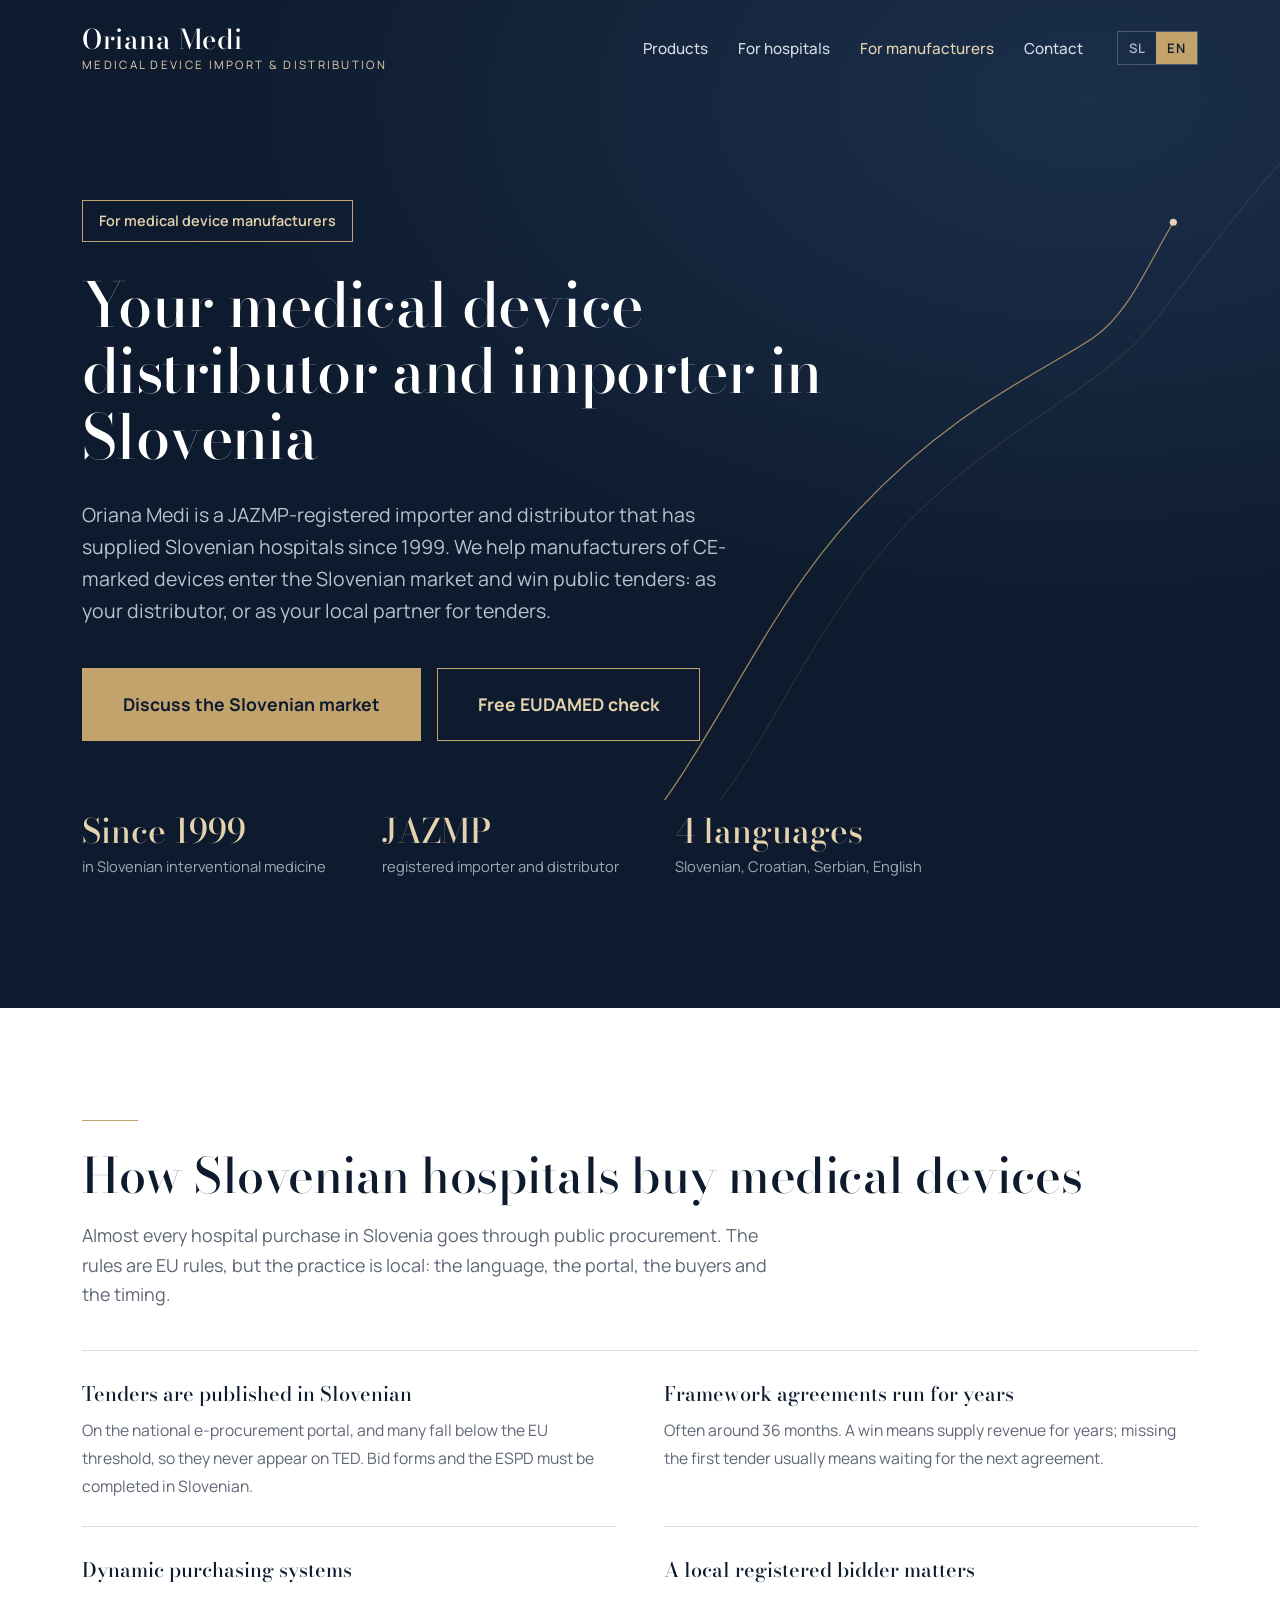
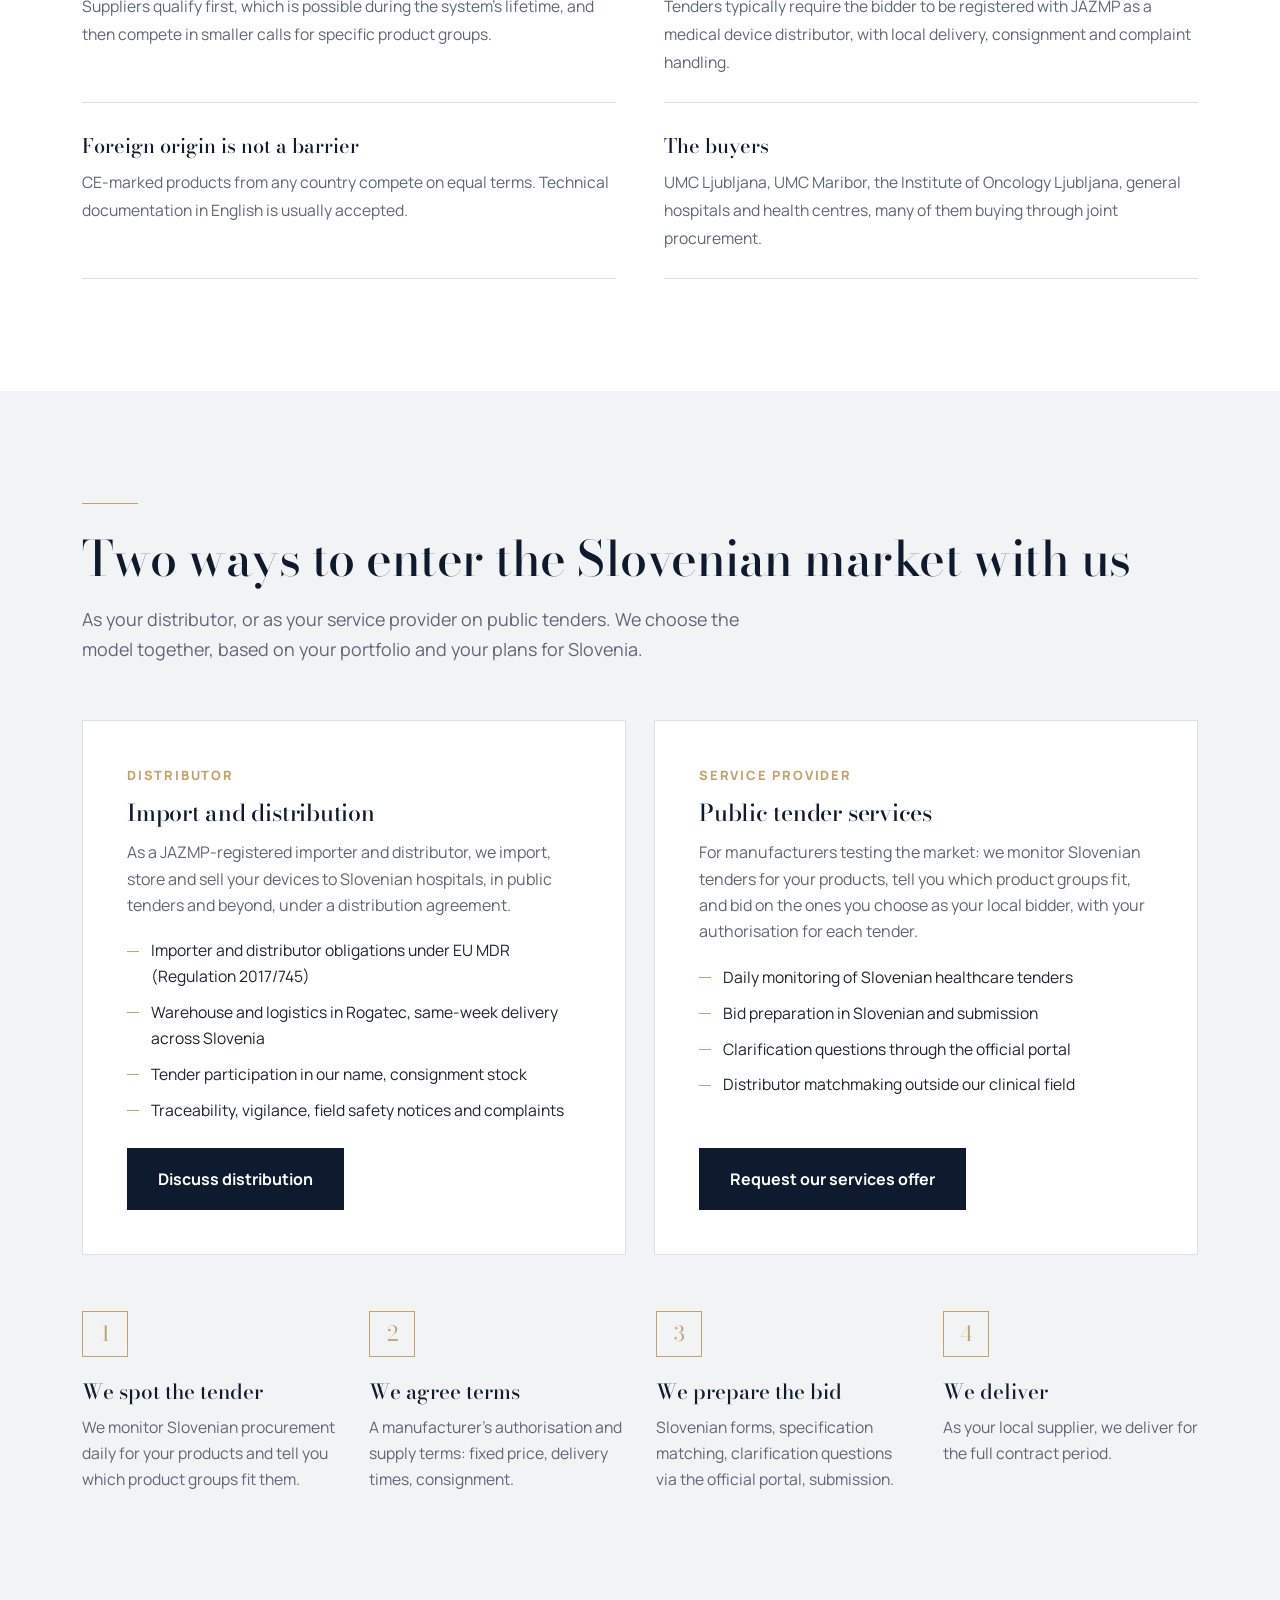
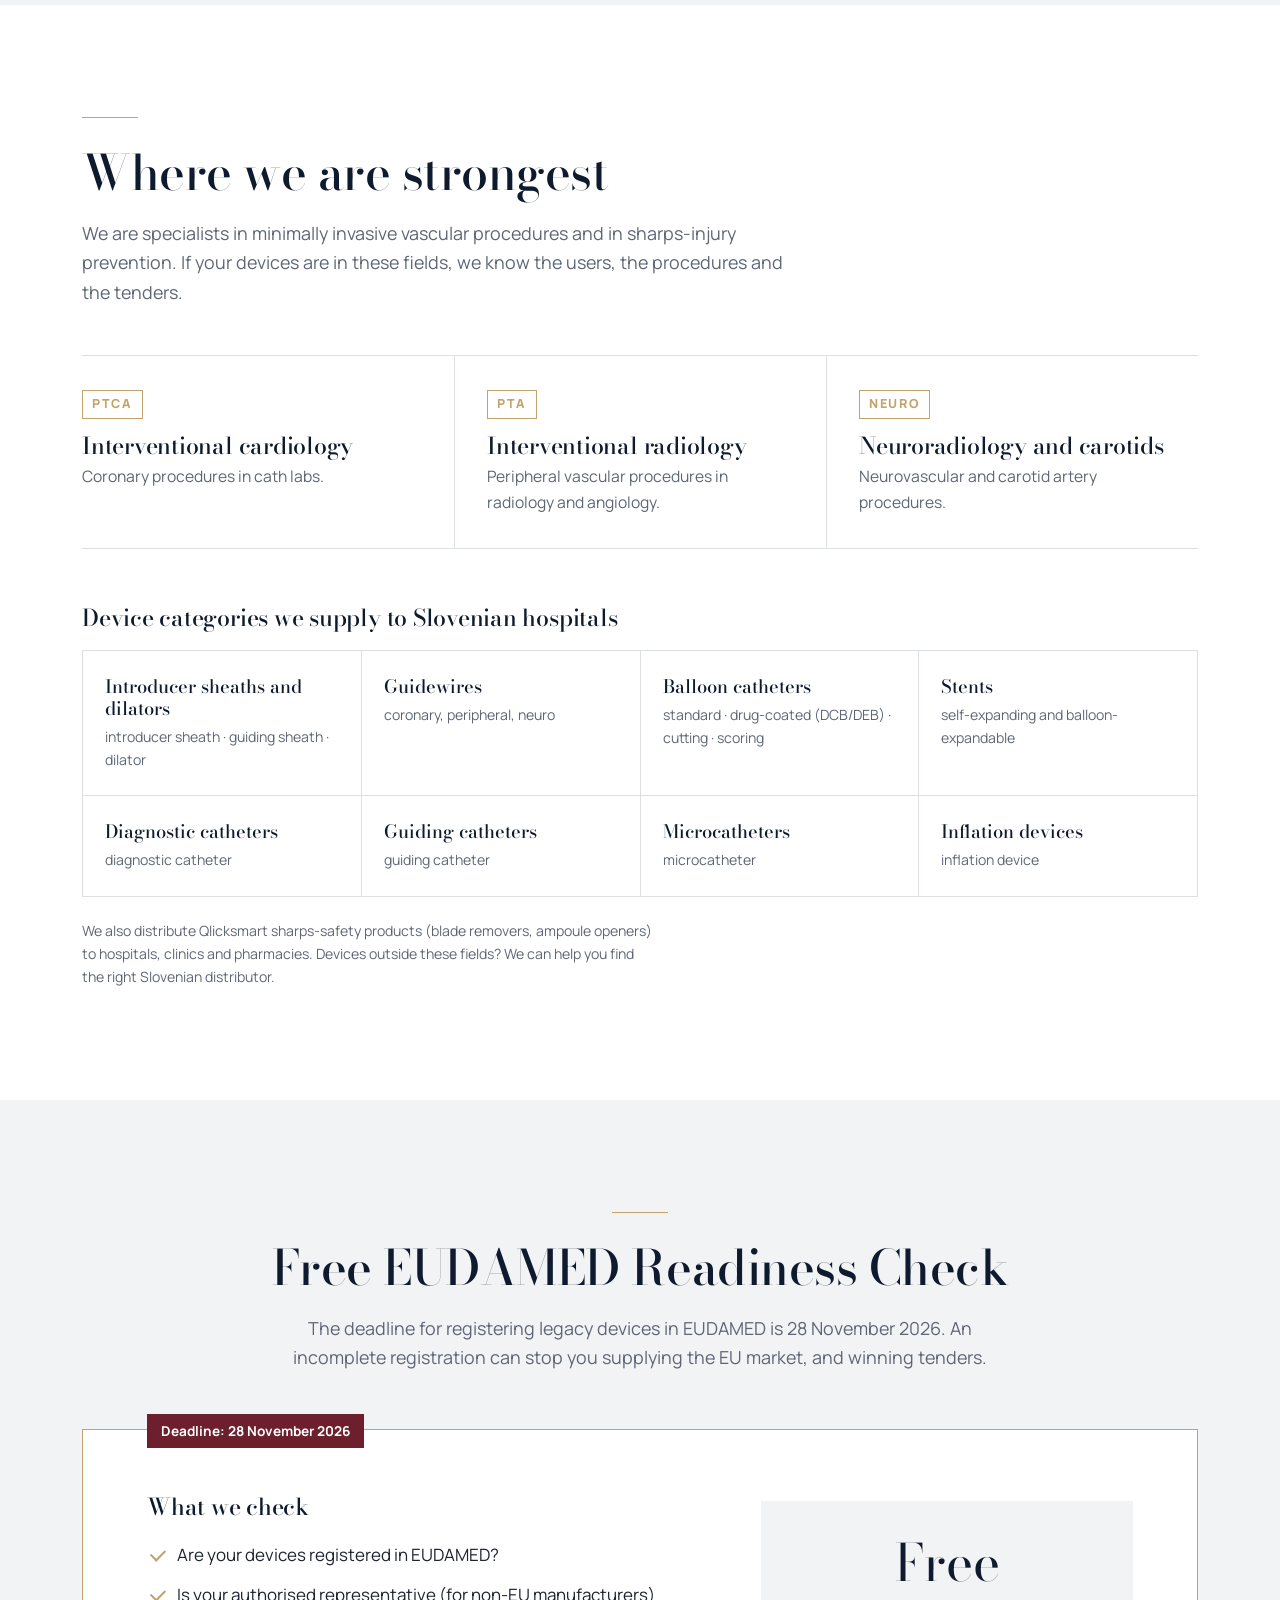
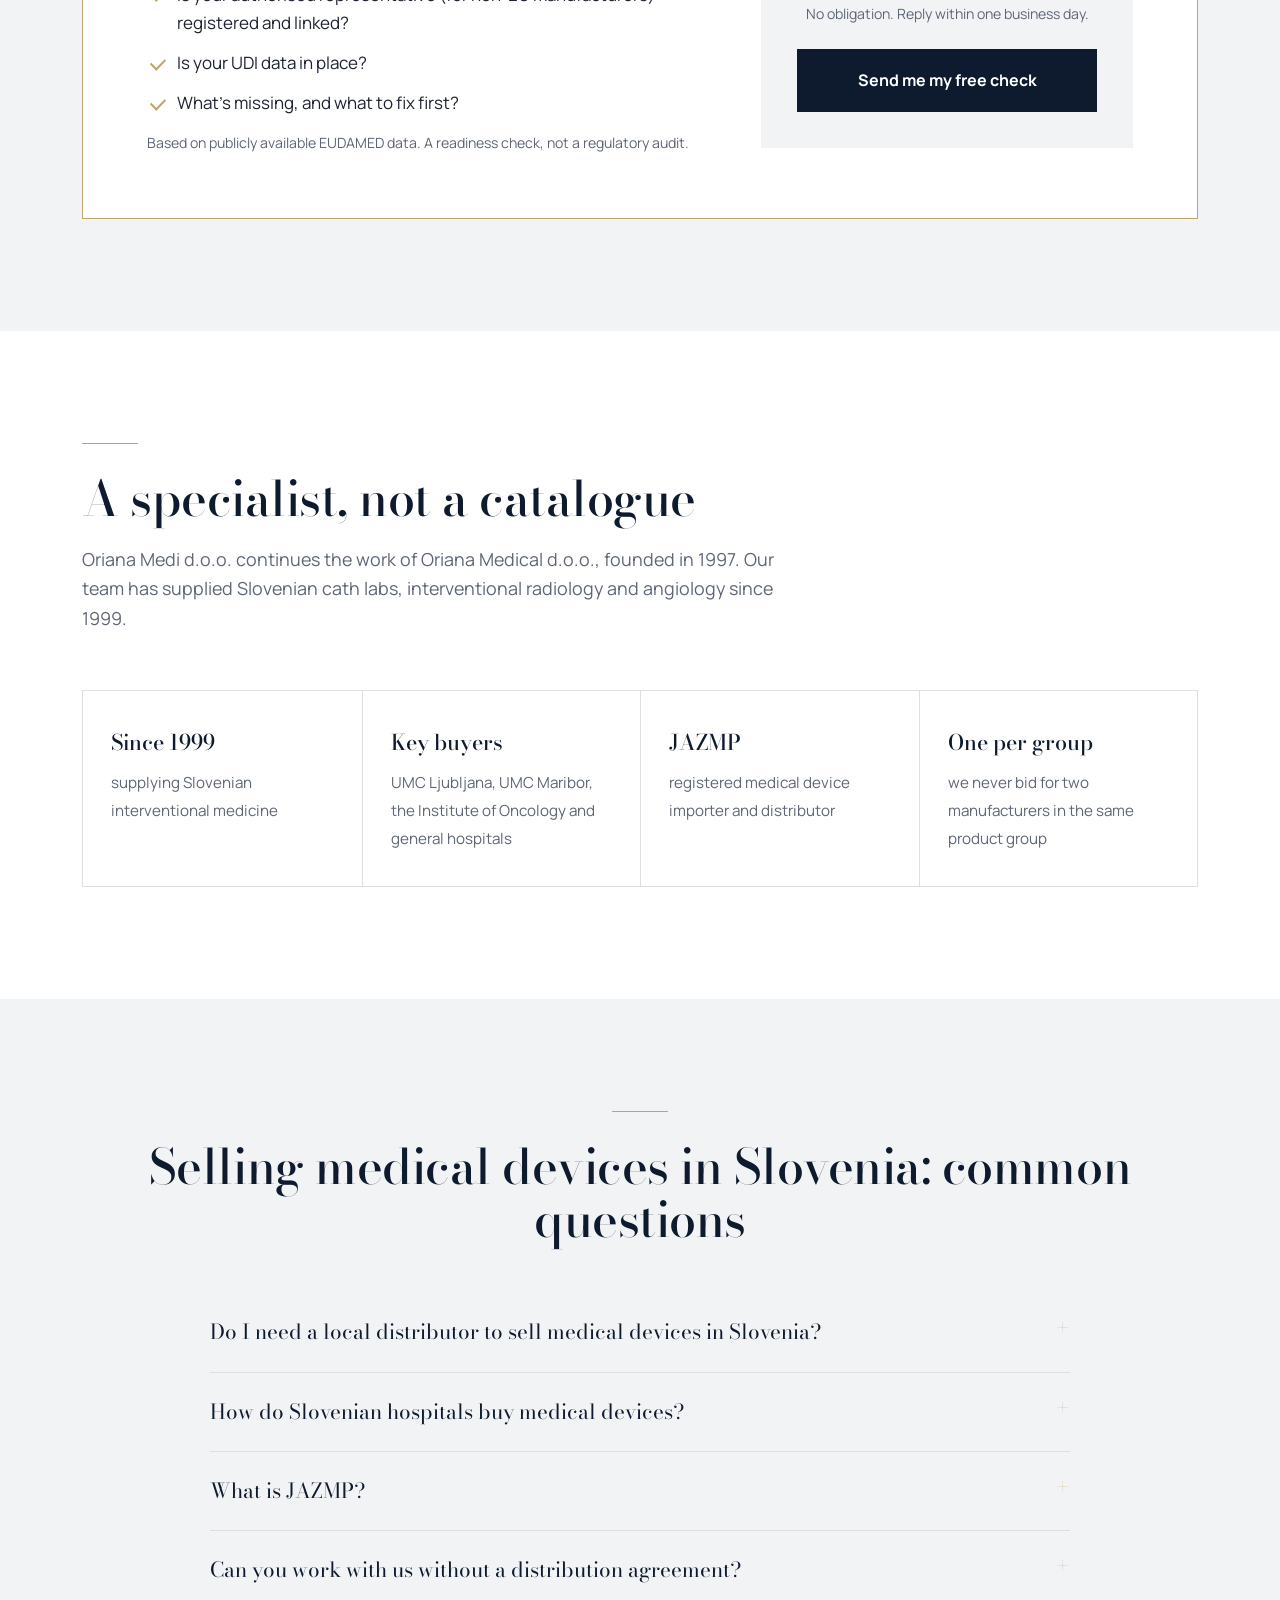
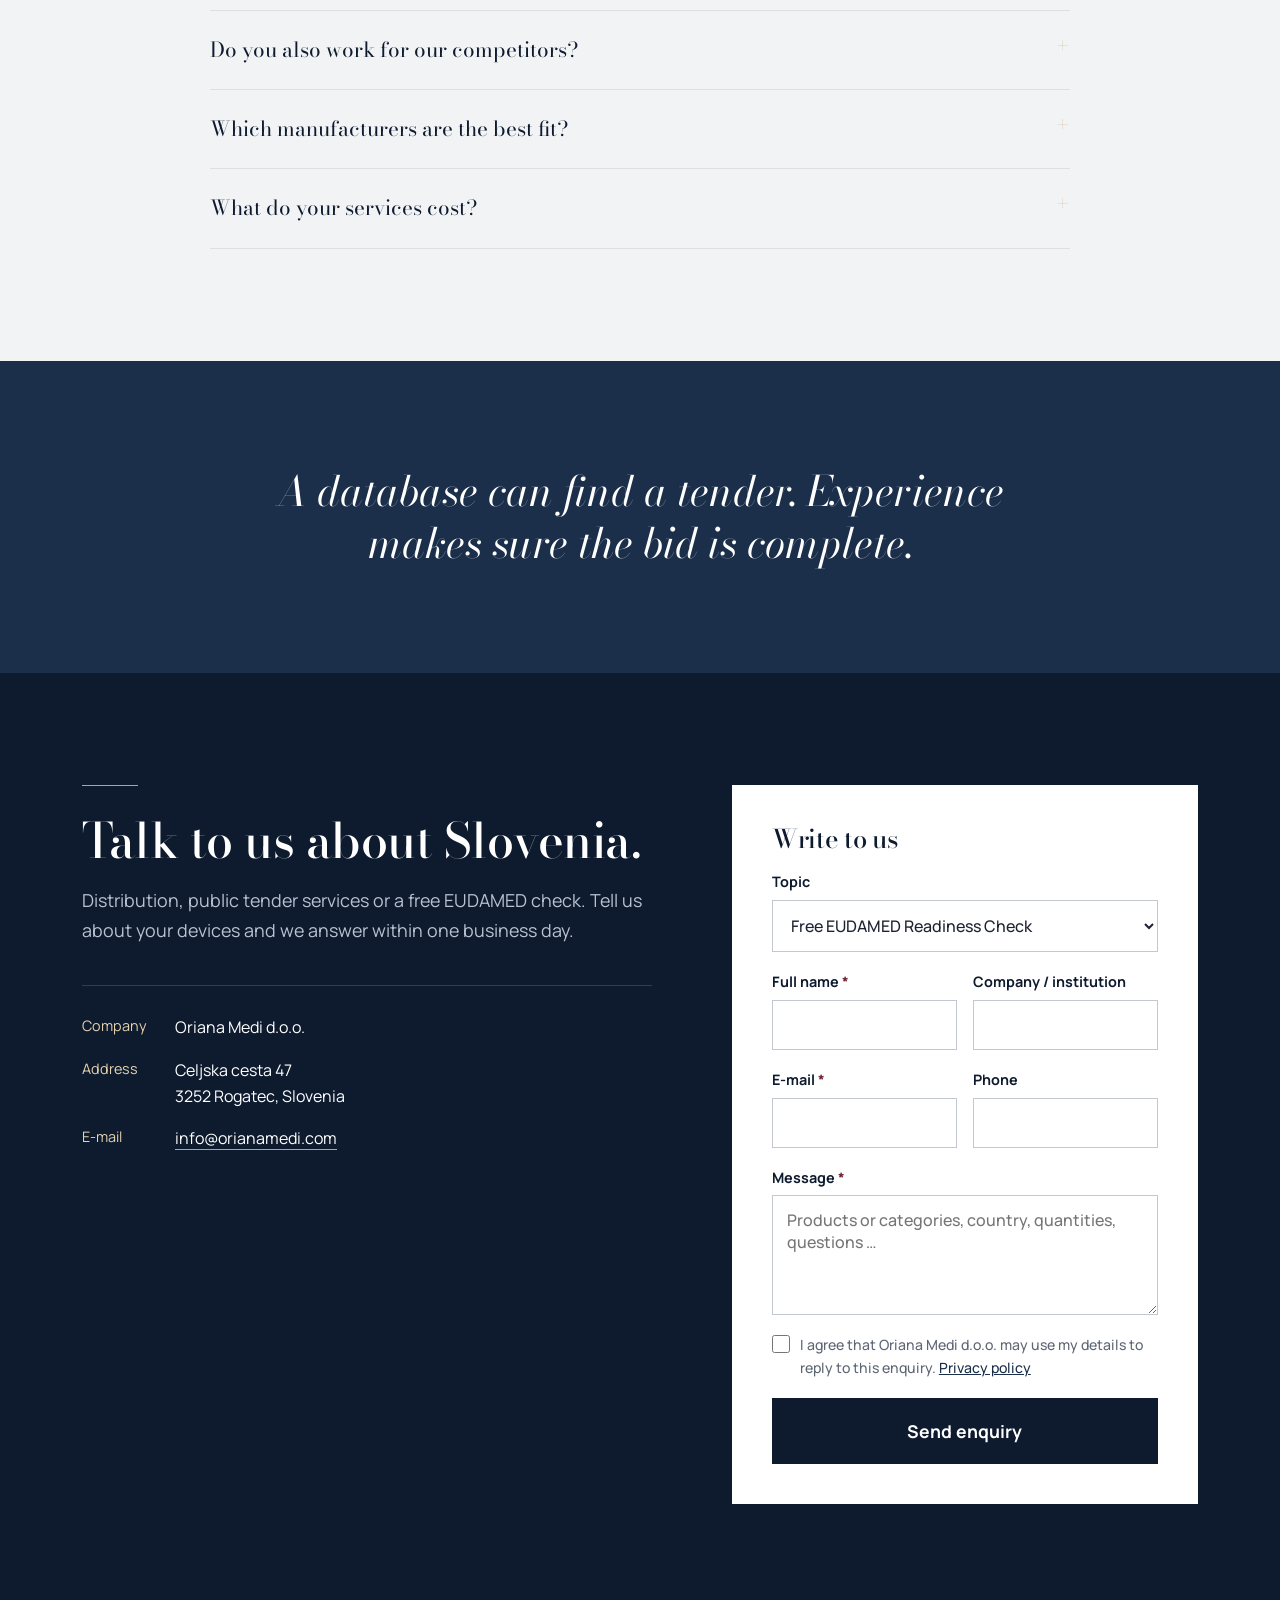
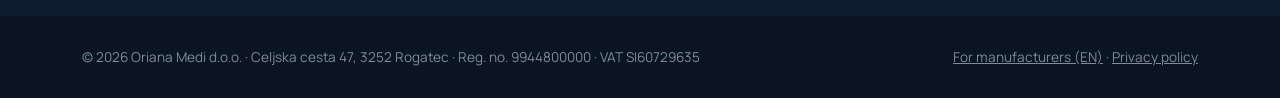
==== medical-device-distributor-slovenia.html @ f5cbee66 "Add files via upload" ====
<!DOCTYPE html>
<html lang="en">
<head>
<meta charset="UTF-8">
<meta name="viewport" content="width=device-width, initial-scale=1">
<link rel="stylesheet" href="style.css">
<link rel="icon" href="/favicon.ico" sizes="any">
<link rel="icon" type="image/png" sizes="192x192" href="/icon-192.png">
<link rel="apple-touch-icon" href="/apple-touch-icon.png">
<meta name="theme-color" content="#0E1B2E">
<title>Medical Device Distributor &amp; Importer in Slovenia | Oriana Medi</title>
<meta name="description" content="JAZMP-registered medical device importer and distributor in Slovenia since 1999. Distribution, public tender bids for Slovenian hospitals and a free EUDAMED check for manufacturers.">
<link rel="canonical" href="https://orianamedi.com/medical-device-distributor-slovenia.html">
<link rel="alternate" hreflang="en" href="https://orianamedi.com/medical-device-distributor-slovenia.html">
<link rel="alternate" hreflang="sl" href="https://orianamedi.com/">
<link rel="alternate" hreflang="x-default" href="https://orianamedi.com/">
<meta property="og:type" content="website">
<meta property="og:site_name" content="Oriana Medi">
<meta property="og:url" content="https://orianamedi.com/medical-device-distributor-slovenia.html">
<meta property="og:title" content="Medical device distributor and importer in Slovenia – Oriana Medi">
<meta property="og:description" content="Your local partner for Slovenian hospitals and public tenders: JAZMP-registered importer and distributor since 1999.">
<meta property="og:image" content="https://orianamedi.com/og-image.png">
<meta property="og:image:width" content="1200">
<meta property="og:image:height" content="630">
<meta property="og:image:alt" content="Oriana Medi – medical device importer and distributor in Slovenia">
<meta property="og:locale" content="en_GB">
<meta property="og:locale:alternate" content="sl_SI">
<meta name="twitter:card" content="summary_large_image">
<script type="application/ld+json">
{
 "@context": "https://schema.org",
 "@type": "Organization",
 "@id": "https://orianamedi.com/#org",
 "name": "Oriana Medi d.o.o.",
 "alternateName": "Oriana Medi",
 "url": "https://orianamedi.com/",
 "logo": "https://orianamedi.com/logo.png",
 "image": "https://orianamedi.com/og-image.png",
 "description": "JAZMP-registered importer and distributor of medical devices in Slovenia: devices for vascular interventions, Qlicksmart sharps-safety products, and distribution and public tender services for medical device manufacturers.",
 "email": "info@orianamedi.com",
 "vatID": "SI60729635",
 "identifier": {
  "@type": "PropertyValue",
  "propertyID": "Matična številka (Slovenian company registration number)",
  "value": "9944800000"
 },
 "address": {
  "@type": "PostalAddress",
  "streetAddress": "Celjska cesta 47",
  "postalCode": "3252",
  "addressLocality": "Rogatec",
  "addressCountry": "SI"
 },
 "areaServed": {
  "@type": "Country",
  "name": "Slovenia"
 },
 "knowsLanguage": [
  "sl",
  "hr",
  "sr",
  "en"
 ],
 "knowsAbout": [
  "Medical device distribution in Slovenia",
  "Medical device import",
  "EU MDR importer and distributor obligations",
  "JAZMP registration",
  "Slovenian public procurement for hospitals",
  "Framework agreements and dynamic purchasing systems",
  "EUDAMED",
  "Interventional cardiology (PTCA)",
  "Interventional radiology (PTA)",
  "Interventional neuroradiology",
  "Introducer sheaths",
  "Guidewires",
  "Balloon catheters",
  "Drug-coated balloons",
  "Stents",
  "Diagnostic catheters",
  "Guiding catheters",
  "Microcatheters",
  "Inflation devices",
  "Sharps injury prevention",
  "Qlicksmart"
 ],
 "contactPoint": {
  "@type": "ContactPoint",
  "contactType": "sales",
  "email": "info@orianamedi.com",
  "availableLanguage": [
   "Slovenian",
   "Croatian",
   "Serbian",
   "English"
  ],
  "areaServed": "SI"
 }
}
</script>
<script type="application/ld+json">
{
  "@context": "https://schema.org",
  "@graph": [
    {
      "@type": "WebPage",
      "@id": "https://orianamedi.com/medical-device-distributor-slovenia.html#page",
      "url": "https://orianamedi.com/medical-device-distributor-slovenia.html",
      "name": "Medical device distributor and importer in Slovenia",
      "inLanguage": "en",
      "about": {"@id": "https://orianamedi.com/#org"},
      "audience": {"@type": "BusinessAudience", "name": "Medical device manufacturers"},
      "breadcrumb": {
        "@type": "BreadcrumbList",
        "itemListElement": [
          {"@type": "ListItem", "position": 1, "name": "Oriana Medi", "item": "https://orianamedi.com/"},
          {"@type": "ListItem", "position": 2, "name": "For manufacturers", "item": "https://orianamedi.com/medical-device-distributor-slovenia.html"}
        ]
      }
    },
    {
      "@type": "Service",
      "name": "Medical device import and distribution in Slovenia",
      "serviceType": "Medical device distribution",
      "provider": {"@id": "https://orianamedi.com/#org"},
      "areaServed": {"@type": "Country", "name": "Slovenia"},
      "audience": {"@type": "BusinessAudience", "name": "Medical device manufacturers"},
      "description": "Import, storage, sale and after-sales of CE-marked medical devices to Slovenian hospitals by a JAZMP-registered importer and distributor, including participation in public tenders."
    },
    {
      "@type": "Service",
      "name": "Public tender services for medical device manufacturers in Slovenia",
      "serviceType": "Public procurement bid preparation",
      "provider": {"@id": "https://orianamedi.com/#org"},
      "areaServed": {"@type": "Country", "name": "Slovenia"},
      "description": "Daily monitoring of Slovenian hospital tenders, bid preparation in Slovenian and submission as the manufacturer's local bidder, under an authorisation for each tender."
    },
    {
      "@type": "Service",
      "name": "EUDAMED Readiness Check",
      "provider": {"@id": "https://orianamedi.com/#org"},
      "description": "A free check of a manufacturer's EUDAMED registration, authorised representative link and UDI data, based on public EUDAMED data.",
      "offers": {"@type": "Offer", "price": "0", "priceCurrency": "EUR"}
    },
    {
      "@type": "FAQPage",
      "mainEntity": [
        {"@type": "Question", "name": "Do I need a local distributor to sell medical devices in Slovenia?",
         "acceptedAnswer": {"@type": "Answer", "text": "For EU-based manufacturers there is no legal requirement to appoint one. In practice, Slovenian hospital tenders typically require a bidder registered with JAZMP as a medical device distributor, bid forms in Slovenian submitted through the national e-procurement portal, and local delivery, consignment stock and complaint handling. A local importer and distributor covers all of this."}},
        {"@type": "Question", "name": "How do Slovenian hospitals buy medical devices?",
         "acceptedAnswer": {"@type": "Answer", "text": "Mostly through public tenders published in Slovenian on the national e-procurement portal. Many hospitals buy through framework agreements, often running around 36 months, and through dynamic purchasing systems, where suppliers qualify first and then compete in smaller calls during the system's lifetime. Many tenders fall below the EU threshold and never appear on TED."}},
        {"@type": "Question", "name": "What is JAZMP?",
         "acceptedAnswer": {"@type": "Answer", "text": "JAZMP is the Agency for Medicinal Products and Medical Devices of the Republic of Slovenia, the national competent authority for medical devices. Oriana Medi d.o.o. is registered with JAZMP as both importer and distributor of medical devices."}},
        {"@type": "Question", "name": "Can you work with us without a distribution agreement?",
         "acceptedAnswer": {"@type": "Answer", "text": "Yes. Besides distribution, we offer public tender services: we monitor Slovenian tenders for your products and bid on the ones you choose as your local bidder, with a manufacturer's authorisation for each tender."}},
        {"@type": "Question", "name": "Do you also work for our competitors?",
         "acceptedAnswer": {"@type": "Answer", "text": "We never bid for two manufacturers in the same product group of a tender. If a product group fits more than one client, it goes to whoever confirms the bid order first."}},
        {"@type": "Question", "name": "Which manufacturers are the best fit?",
         "acceptedAnswer": {"@type": "Answer", "text": "Manufacturers of CE-marked devices for vascular interventions (interventional cardiology, interventional radiology, neuroradiology and carotid procedures) and of sharps-safety products. For other device categories we can help you find the right Slovenian distributor."}}
      ]
    }
  ]
}
</script>
</head>
<body>
<a class="skip" href="#main"><span class="l-sl">Na vsebino</span><span class="l-en">Skip to content</span></a>
<header class="nav">
  <div class="wrap">
    <a class="brand" href="index.html"><strong>Oriana Medi</strong><small class="l-sl">UVOZ IN DISTRIBUCIJA MEDICINSKIH PRIPOMOČKOV</small><small class="l-en">MEDICAL DEVICE IMPORT &amp; DISTRIBUTION</small></a>
    <div class="navright">
      <nav aria-label="Main">
        <ul class="l-sl">
          <li><a href="index.html#izdelki">Izdelki</a></li>
          <li><a href="index.html#bolnisnice">Za bolnišnice</a></li>
          <li><a href="index.html#proizvajalci">Za proizvajalce</a></li>
          <li><a href="index.html#kontakt">Kontakt</a></li>
        </ul>
        <ul class="l-en">
          <li><a href="index.html#izdelki">Products</a></li>
          <li><a href="index.html#bolnisnice">For hospitals</a></li>
          <li><a href="#main" aria-current="page">For manufacturers</a></li>
          <li><a href="index.html#kontakt">Contact</a></li>
        </ul>
      </nav>
      <div class="lang" role="group" aria-label="Language"><a href="index.html" hreflang="sl" lang="sl">SL</a><a href="medical-device-distributor-slovenia.html" aria-current="page">EN</a></div>
      <button type="button" class="menu-btn" aria-expanded="false"><span class="l-sl">Meni</span><span class="l-en">Menu</span></button>
    </div>
  </div>
</header>

<main id="main">

<!-- HERO -->
<section class="hero">
  <svg class="wire" viewBox="0 0 1440 900" preserveAspectRatio="xMidYMid slice" aria-hidden="true">
    <path class="soft" d="M760 960 C 860 860, 900 720, 1010 600 S 1240 440, 1300 360 S 1420 200, 1500 120"/>
    <path class="draw" d="M700 960 C 800 850, 850 700, 960 580 S 1170 420, 1230 380 C 1270 352, 1290 300, 1320 250"/>
    <circle class="tip" cx="1320" cy="250" r="4"/>
  </svg>
  <div class="wrap">
    <div class="callout">For medical device manufacturers</div>
    <h1>Your medical device distributor and importer in Slovenia</h1>
    <p class="intro">Oriana Medi is a JAZMP-registered importer and distributor that has supplied Slovenian hospitals since 1999. We help manufacturers of CE-marked devices enter the Slovenian market and win public tenders: as your distributor, or as your local partner for tenders.</p>
    <div class="actions">
      <a class="btn btn-gold btn-big" href="#kontakt" data-topic="distribution">Discuss the Slovenian market</a>
      <a class="btn btn-line btn-big" href="#eudamed">Free EUDAMED check</a>
    </div>
    <div class="since">
      <div><b>Since 1999</b><span>in Slovenian interventional medicine</span></div>
      <div><b>JAZMP</b><span>registered importer and distributor</span></div>
      <div><b>4 languages</b><span>Slovenian, Croatian, Serbian, English</span></div>
    </div>
  </div>
</section>

<!-- MARKET -->
<section id="market">
  <div class="wrap">
    <div class="rule"></div>
    <h2>How Slovenian hospitals buy medical devices</h2>
    <p class="intro">Almost every hospital purchase in Slovenia goes through public procurement. The rules are EU rules, but the practice is local: the language, the portal, the buyers and the timing.</p>
    <div class="list2">
      <div><b>Tenders are published in Slovenian</b><span>On the national e-procurement portal, and many fall below the EU threshold, so they never appear on TED. Bid forms and the ESPD must be completed in Slovenian.</span></div>
      <div><b>Framework agreements run for years</b><span>Often around 36 months. A win means supply revenue for years; missing the first tender usually means waiting for the next agreement.</span></div>
      <div><b>Dynamic purchasing systems</b><span>Suppliers qualify first, which is possible during the system&rsquo;s lifetime, and then compete in smaller calls for specific product groups.</span></div>
      <div><b>A local registered bidder matters</b><span>Tenders typically require the bidder to be registered with JAZMP as a medical device distributor, with local delivery, consignment and complaint handling.</span></div>
      <div><b>Foreign origin is not a barrier</b><span>CE-marked products from any country compete on equal terms. Technical documentation in English is usually accepted.</span></div>
      <div><b>The buyers</b><span>UMC Ljubljana, UMC Maribor, the Institute of Oncology Ljubljana, general hospitals and health centres, many of them buying through joint procurement.</span></div>
    </div>
  </div>
</section>

<!-- TWO MODELS -->
<section class="pearl" id="models">
  <div class="wrap">
    <div class="rule"></div>
    <h2>Two ways to enter the Slovenian market with us</h2>
    <p class="intro">As your distributor, or as your service provider on public tenders. We choose the model together, based on your portfolio and your plans for Slovenia.</p>
    <div class="models">
      <div class="model">
        <span class="tag">Distributor</span>
        <h3>Import and distribution</h3>
        <p>As a JAZMP-registered importer and distributor, we import, store and sell your devices to Slovenian hospitals, in public tenders and beyond, under a distribution agreement.</p>
        <ul><li>Importer and distributor obligations under EU MDR (Regulation 2017/745)</li><li>Warehouse and logistics in Rogatec, same-week delivery across Slovenia</li><li>Tender participation in our name, consignment stock</li><li>Traceability, vigilance, field safety notices and complaints</li></ul>
        <a class="btn btn-dark" href="#kontakt" data-topic="distribution">Discuss distribution</a>
      </div>
      <div class="model">
        <span class="tag">Service provider</span>
        <h3>Public tender services</h3>
        <p>For manufacturers testing the market: we monitor Slovenian tenders for your products, tell you which product groups fit, and bid on the ones you choose as your local bidder, with your authorisation for each tender.</p>
        <ul><li>Daily monitoring of Slovenian healthcare tenders</li><li>Bid preparation in Slovenian and submission</li><li>Clarification questions through the official portal</li><li>Distributor matchmaking outside our clinical field</li></ul>
        <a class="btn btn-dark" href="#kontakt" data-topic="services">Request our services offer</a>
      </div>
    </div>
    <ol class="steps">
      <li><b>We spot the tender</b><span>We monitor Slovenian procurement daily for your products and tell you which product groups fit them.</span></li>
      <li><b>We agree terms</b><span>A manufacturer&rsquo;s authorisation and supply terms: fixed price, delivery times, consignment.</span></li>
      <li><b>We prepare the bid</b><span>Slovenian forms, specification matching, clarification questions via the official portal, submission.</span></li>
      <li><b>We deliver</b><span>As your local supplier, we deliver for the full contract period.</span></li>
    </ol>
  </div>
</section>

<!-- FIT -->
<section id="focus">
  <div class="wrap">
    <div class="rule"></div>
    <h2>Where we are strongest</h2>
    <p class="intro">We are specialists in minimally invasive vascular procedures and in sharps-injury prevention. If your devices are in these fields, we know the users, the procedures and the tenders.</p>
    <div class="uses">
      <div><span class="abbr">PTCA</span><h3>Interventional cardiology</h3><p>Coronary procedures in cath labs.</p></div>
      <div><span class="abbr">PTA</span><h3>Interventional radiology</h3><p>Peripheral vascular procedures in radiology and angiology.</p></div>
      <div><span class="abbr">NEURO</span><h3>Neuroradiology and carotids</h3><p>Neurovascular and carotid artery procedures.</p></div>
    </div>
    <h3 class="range-h">Device categories we supply to Slovenian hospitals</h3>
    <ul class="range">
      <li><b>Introducer sheaths and dilators</b><span>introducer sheath · guiding sheath · dilator</span></li>
      <li><b>Guidewires</b><span>coronary, peripheral, neuro</span></li>
      <li><b>Balloon catheters</b><span>standard · drug-coated (DCB/DEB) · cutting · scoring</span></li>
      <li><b>Stents</b><span>self-expanding and balloon-expandable</span></li>
      <li><b>Diagnostic catheters</b><span>diagnostic catheter</span></li>
      <li><b>Guiding catheters</b><span>guiding catheter</span></li>
      <li><b>Microcatheters</b><span>microcatheter</span></li>
      <li><b>Inflation devices</b><span>inflation device</span></li>
    </ul>
    <p class="fineprint" style="margin-top:22px">We also distribute Qlicksmart sharps-safety products (blade removers, ampoule openers) to hospitals, clinics and pharmacies. Devices outside these fields? We can help you find the right Slovenian distributor.</p>
  </div>
</section>

<!-- EUDAMED -->
<section id="eudamed" class="pearl">
  <div class="wrap">
    <div class="center">
      <div class="rule"></div>
      <h2>Free EUDAMED Readiness Check</h2>
      <p class="intro">The deadline for registering legacy devices in EUDAMED is 28 November 2026. An incomplete registration can stop you supplying the EU market, and winning tenders.</p>
    </div>
    <div class="offer">
      <div class="badge">Deadline: 28 November 2026</div>
      <div>
        <h3>What we check</h3>
        <ul>
          <li>Are your devices registered in EUDAMED?</li>
          <li>Is your authorised representative (for non-EU manufacturers) registered and linked?</li>
          <li>Is your UDI data in place?</li>
          <li>What&rsquo;s missing, and what to fix first?</li>
        </ul>
        <p class="fineprint">Based on publicly available EUDAMED data. A readiness check, not a regulatory audit.</p>
      </div>
      <div class="cta">
        <div class="price">Free</div>
        <p class="fineprint" style="margin:8px auto 18px">No obligation. Reply within one business day.</p>
        <a class="btn btn-dark" href="#kontakt" data-topic="eudamed">Send me my free check</a>
      </div>
    </div>
  </div>
</section>

<!-- ABOUT -->
<section id="o-nas">
  <div class="wrap">
    <div class="rule"></div>
    <h2>A specialist, not a catalogue</h2>
    <p class="intro">Oriana Medi d.o.o. continues the work of Oriana Medical d.o.o., founded in 1997. Our team has supplied Slovenian cath labs, interventional radiology and angiology since 1999.</p>
    <div class="proof">
      <div><b>Since 1999</b><span>supplying Slovenian interventional medicine</span></div>
      <div><b>Key buyers</b><span>UMC Ljubljana, UMC Maribor, the Institute of Oncology and general hospitals</span></div>
      <div><b>JAZMP</b><span>registered medical device importer and distributor</span></div>
      <div><b>One per group</b><span>we never bid for two manufacturers in the same product group</span></div>
    </div>
  </div>
</section>

<!-- FAQ -->
<section class="pearl">
  <div class="wrap">
    <div class="center">
      <div class="rule"></div>
      <h2>Selling medical devices in Slovenia: common questions</h2>
    </div>
    <div class="faq">
      <details><summary>Do I need a local distributor to sell medical devices in Slovenia?</summary><p>For EU-based manufacturers there is no legal requirement to appoint one. In practice, Slovenian hospital tenders typically require a bidder registered with JAZMP as a medical device distributor, bid forms in Slovenian submitted through the national e-procurement portal, and local delivery, consignment stock and complaint handling. A local importer and distributor covers all of this.</p></details>
      <details><summary>How do Slovenian hospitals buy medical devices?</summary><p>Mostly through public tenders published in Slovenian on the national e-procurement portal. Many hospitals buy through framework agreements, often running around 36 months, and through dynamic purchasing systems, where suppliers qualify first and then compete in smaller calls during the system&rsquo;s lifetime. Many tenders fall below the EU threshold and never appear on TED.</p></details>
      <details><summary>What is JAZMP?</summary><p>JAZMP is the Agency for Medicinal Products and Medical Devices of the Republic of Slovenia, the national competent authority for medical devices. Oriana Medi d.o.o. is registered with JAZMP as both importer and distributor of medical devices.</p></details>
      <details><summary>Can you work with us without a distribution agreement?</summary><p>Yes. Besides distribution, we offer public tender services: we monitor Slovenian tenders for your products and bid on the ones you choose as your local bidder, with a manufacturer&rsquo;s authorisation for each tender.</p></details>
      <details><summary>Do you also work for our competitors?</summary><p>We never bid for two manufacturers in the same product group of a tender. If a product group fits more than one client, it goes to whoever confirms the bid order first.</p></details>
      <details><summary>Which manufacturers are the best fit?</summary><p>Manufacturers of CE-marked devices for vascular interventions (interventional cardiology, interventional radiology, neuroradiology and carotid procedures) and of sharps-safety products. For other device categories we can help you find the right Slovenian distributor.</p></details>
      <details><summary>What do your services cost?</summary><p>The EUDAMED check is free. We send prices for tender monitoring and bid preparation with our manufacturer offer. Distribution terms are agreed individually.</p></details>
    </div>
  </div>
</section>

<div class="band">
  <div class="wrap">
    <blockquote>A database can find a tender. Experience makes sure the bid is complete.</blockquote>
  </div>
</div>

<!-- CONTACT -->
<section id="kontakt" class="contact">
  <div class="wrap grid">
    <div>
      <div class="rule"></div>
      <h2>Talk to us about Slovenia.</h2>
      <p class="intro">Distribution, public tender services or a free EUDAMED check. Tell us about your devices and we answer within one business day.</p>
      <dl style="margin-top:40px">
        <dt>Company</dt><dd>Oriana Medi d.o.o.</dd>
        <dt>Address</dt><dd>Celjska cesta 47<br>3252 Rogatec, Slovenia</dd>
        <dt>E-mail</dt><dd><a href="mailto:info@orianamedi.com">info@orianamedi.com</a></dd>
      </dl>
    </div>
<div class="formbox">
  <form class="form js-form" novalidate>
    <h3><span class="l-sl">Pišite nam</span><span class="l-en">Write to us</span></h3>
    <label><span><span class="l-sl">Tema</span><span class="l-en">Topic</span></span>
      <select name="topic">
        <option value="eudamed" data-sl="Brezplačen EUDAMED pregled" data-en="Free EUDAMED Readiness Check">Brezplačen EUDAMED pregled</option>
        <option value="qlicksmart" data-sl="Izdelki Qlicksmart (varnost osebja)" data-en="Qlicksmart products (staff safety)">Izdelki Qlicksmart (varnost osebja)</option>
        <option value="distribution" data-sl="Distribucija vaših izdelkov" data-en="Distribution of your products">Distribucija vaših izdelkov</option>
        <option value="services" data-sl="Storitve na javnih naročilih" data-en="Public tender services">Storitve na javnih naročilih</option>
        <option value="matchmaking" data-sl="Iskanje distributerja" data-en="Distributor matchmaking">Iskanje distributerja</option>
        <option value="hospital" data-sl="Povpraševanje bolnišnice" data-en="Hospital enquiry">Povpraševanje bolnišnice</option>
        <option value="other" data-sl="Drugo" data-en="Other">Drugo</option>
      </select>
    </label>
    <div class="row">
      <label><span><span class="l-sl">Ime in priimek</span><span class="l-en">Full name</span> <span class="req">*</span></span><input name="name" type="text" autocomplete="name" required></label>
      <label><span><span class="l-sl">Podjetje / ustanova</span><span class="l-en">Company / institution</span></span><input name="org" type="text" autocomplete="organization"></label>
    </div>
    <div class="row">
      <label><span>E-mail <span class="req">*</span></span><input name="email" type="email" autocomplete="email" required></label>
      <label><span><span class="l-sl">Telefon</span><span class="l-en">Phone</span></span><input name="phone" type="tel" autocomplete="tel"></label>
    </div>
    <label><span><span class="l-sl">Sporočilo</span><span class="l-en">Message</span> <span class="req">*</span></span>
      <textarea name="message" required data-sl="Izdelki ali kategorije, država, količine, vprašanja …" data-en="Products or categories, country, quantities, questions …"></textarea></label>
    <input class="hp" type="text" name="_honey" tabindex="-1" autocomplete="off" aria-hidden="true">
    <label class="check"><input type="checkbox" name="consent" required>
      <span><span class="l-sl">Strinjam se, da Oriana Medi d.o.o. moje podatke uporabi za odgovor na to povpraševanje. <a href="privacy.html">Politika zasebnosti</a></span><span class="l-en">I agree that Oriana Medi d.o.o. may use my details to reply to this enquiry. <a href="privacy.html">Privacy policy</a></span></span></label>
    <div class="err" role="alert" hidden>
      <span data-err="fields"><span class="l-sl">Prosimo, izpolnite ime, veljaven e-naslov in sporočilo.</span><span class="l-en">Please fill in your name, a valid email and a message.</span></span>
      <span data-err="consent"><span class="l-sl">Prosimo, potrdite soglasje za obdelavo podatkov.</span><span class="l-en">Please confirm your consent to data processing.</span></span>
      <span data-err="send"><span class="l-sl">Sporočila trenutno ni bilo mogoče poslati. <a class="js-mailto" href="mailto:info@orianamedi.com">Pošljite ga po e-pošti</a> na info@orianamedi.com.</span><span class="l-en">Your message could not be sent right now. <a class="js-mailto" href="mailto:info@orianamedi.com">Send it by email</a> to info@orianamedi.com.</span></span>
    </div>
    <button type="submit" class="btn btn-dark btn-big"><span class="l-sl">Pošlji povpraševanje</span><span class="l-en">Send enquiry</span></button>
  </form>
  <div class="form ok" role="status" hidden>
    <h3><span class="l-sl">Hvala, sporočilo smo prejeli.</span><span class="l-en">Thank you, we have received your message.</span></h3>
    <p><span class="l-sl">Odgovorimo v enem delovnem dnevu na </span><span class="l-en">We will reply within one business day to </span><b class="js-echo-email"></b>.</p>
    <button type="button" class="btn btn-dark js-again"><span class="l-sl">Pošlji novo sporočilo</span><span class="l-en">Send another message</span></button>
  </div>
</div>
  </div>
</section>

</main>

<footer>
  <div class="wrap">
    <span>&copy; 2026 Oriana Medi d.o.o. · Celjska cesta 47, 3252 Rogatec · <span class="l-sl">Matična št.</span><span class="l-en">Reg. no.</span> 9944800000 · <span class="l-sl">ID za DDV</span><span class="l-en">VAT</span> SI60729635</span>
    <span><a href="medical-device-distributor-slovenia.html" hreflang="en">For manufacturers (EN)</a> · <a href="privacy.html"><span class="l-sl">Politika zasebnosti</span><span class="l-en">Privacy policy</span></a></span>
  </div>
</footer>
<script src="site.js"></script>
</body>
</html>
---- style.css ----
/* self-hosted fonts (no Google Fonts requests) */
/* bodoni-moda-latin-ext-opsz-normal */
@font-face {
  font-family: 'Bodoni Moda';
  font-style: normal;
  font-display: swap;
  font-weight: 400 900;
  src: url(fonts/bodoni-moda-latin-ext-opsz-normal.woff2) format('woff2-variations');
  unicode-range: U+0100-02BA,U+02BD-02C5,U+02C7-02CC,U+02CE-02D7,U+02DD-02FF,U+0304,U+0308,U+0329,U+1D00-1DBF,U+1E00-1E9F,U+1EF2-1EFF,U+2020,U+20A0-20AB,U+20AD-20C0,U+2113,U+2C60-2C7F,U+A720-A7FF;
}
/* bodoni-moda-latin-opsz-normal */
@font-face {
  font-family: 'Bodoni Moda';
  font-style: normal;
  font-display: swap;
  font-weight: 400 900;
  src: url(fonts/bodoni-moda-latin-opsz-normal.woff2) format('woff2-variations');
  unicode-range: U+0000-00FF,U+0131,U+0152-0153,U+02BB-02BC,U+02C6,U+02DA,U+02DC,U+0304,U+0308,U+0329,U+2000-206F,U+20AC,U+2122,U+2191,U+2193,U+2212,U+2215,U+FEFF,U+FFFD;
}
/* bodoni-moda-latin-ext-opsz-italic */
@font-face {
  font-family: 'Bodoni Moda';
  font-style: italic;
  font-display: swap;
  font-weight: 400 900;
  src: url(fonts/bodoni-moda-latin-ext-opsz-italic.woff2) format('woff2-variations');
  unicode-range: U+0100-02BA,U+02BD-02C5,U+02C7-02CC,U+02CE-02D7,U+02DD-02FF,U+0304,U+0308,U+0329,U+1D00-1DBF,U+1E00-1E9F,U+1EF2-1EFF,U+2020,U+20A0-20AB,U+20AD-20C0,U+2113,U+2C60-2C7F,U+A720-A7FF;
}
/* bodoni-moda-latin-opsz-italic */
@font-face {
  font-family: 'Bodoni Moda';
  font-style: italic;
  font-display: swap;
  font-weight: 400 900;
  src: url(fonts/bodoni-moda-latin-opsz-italic.woff2) format('woff2-variations');
  unicode-range: U+0000-00FF,U+0131,U+0152-0153,U+02BB-02BC,U+02C6,U+02DA,U+02DC,U+0304,U+0308,U+0329,U+2000-206F,U+20AC,U+2122,U+2191,U+2193,U+2212,U+2215,U+FEFF,U+FFFD;
}
/* manrope-latin-ext-wght-normal */
@font-face {
  font-family: 'Manrope';
  font-style: normal;
  font-display: swap;
  font-weight: 200 800;
  src: url(fonts/manrope-latin-ext-wght-normal.woff2) format('woff2-variations');
  unicode-range: U+0100-02BA,U+02BD-02C5,U+02C7-02CC,U+02CE-02D7,U+02DD-02FF,U+0304,U+0308,U+0329,U+1D00-1DBF,U+1E00-1E9F,U+1EF2-1EFF,U+2020,U+20A0-20AB,U+20AD-20C0,U+2113,U+2C60-2C7F,U+A720-A7FF;
}
/* manrope-latin-wght-normal */
@font-face {
  font-family: 'Manrope';
  font-style: normal;
  font-display: swap;
  font-weight: 200 800;
  src: url(fonts/manrope-latin-wght-normal.woff2) format('woff2-variations');
  unicode-range: U+0000-00FF,U+0131,U+0152-0153,U+02BB-02BC,U+02C6,U+02DA,U+02DC,U+0304,U+0308,U+0329,U+2000-206F,U+20AC,U+2122,U+2191,U+2193,U+2212,U+2215,U+FEFF,U+FFFD;
}

:root{
    --midnight:#0E1B2E; --sapphire:#1B2F4B; --champagne:#C2A36B; --champagne-lt:#E4D3AE;
    --pearl:#F2F3F5; --graphite:#1D2330; --slate:#5E6675; --rule:#DCDFE4; --white:#FFFFFF; --wine:#6E1F2E;
  }
  html[lang="sl"] .l-en, html[lang="en"] .l-sl{display:none !important}
  *{box-sizing:border-box;margin:0;padding:0}
  html{scroll-behavior:smooth;scroll-padding-top:80px}
  body{font-family:Manrope,system-ui,-apple-system,"Segoe UI",sans-serif;color:var(--graphite);background:var(--white);font-size:17px;line-height:1.65;-webkit-font-smoothing:antialiased}
  a{color:inherit}
  a:focus-visible,button:focus-visible,summary:focus-visible{outline:2px solid var(--champagne);outline-offset:4px;border-radius:2px}
  .wrap{max-width:1180px;margin:0 auto;padding:0 32px}
  h1,h2,h3{font-family:"Bodoni Moda",Didot,"Times New Roman",serif;font-weight:500;letter-spacing:-0.01em;line-height:1.08}
  h1{font-size:clamp(2.4rem,4.8vw,4.1rem)}
  h2{font-size:clamp(2rem,3.8vw,3.1rem);color:var(--midnight)}
  h3{font-size:1.45rem;color:var(--midnight)}
  p{max-width:64ch}
  section{padding:112px 0}
  .pearl{background:var(--pearl)}
  .intro{font-size:1.12rem;color:var(--slate);margin-top:20px}
  .rule{width:56px;height:1px;background:var(--champagne);margin:0 0 28px}
  .center{text-align:center}
  .center p{margin-left:auto;margin-right:auto}
  .center .rule{margin-left:auto;margin-right:auto}

  /* nav */
  header.nav{position:absolute;top:0;left:0;right:0;z-index:10;transition:background .25s}
  header.nav.solid{position:fixed;background:#0E1B2E;box-shadow:0 1px 0 #2A3D5A}
  header.nav.solid .wrap{height:76px}
  header.nav .wrap{display:flex;align-items:center;justify-content:space-between;height:96px;gap:24px}
  .brand{text-decoration:none;color:var(--white);display:flex;flex-direction:column;line-height:1.1}
  .brand strong{font-family:"Bodoni Moda",serif;font-weight:500;font-size:1.7rem;letter-spacing:.02em}
  .brand small{font-size:.72rem;letter-spacing:.2em;color:var(--champagne-lt);margin-top:4px}
  .navright{display:flex;align-items:center;gap:34px}
  nav ul{display:flex;gap:30px;list-style:none}
  nav a{color:#D5DBE5;text-decoration:none;font-size:.95rem;font-weight:500}
  nav a:hover{color:var(--champagne-lt)}
  .lang{display:flex;border:1px solid #4A5A73}
  .lang button{background:transparent;border:none;color:#AEB8C7;font:600 .82rem Manrope,sans-serif;padding:7px 11px;cursor:pointer;letter-spacing:.06em}
  .lang button[aria-pressed="true"]{background:var(--champagne);color:var(--midnight)}

  .btn{display:inline-block;text-decoration:none;font-weight:700;font-size:1rem;padding:17px 30px;border:1px solid var(--champagne);transition:background .2s,color .2s;text-align:center}
  .btn-gold{background:var(--champagne);color:var(--midnight)}
  .btn-gold:hover{background:var(--champagne-lt)}
  .btn-line{color:var(--champagne-lt);background:transparent}
  .btn-line:hover{background:var(--champagne);color:var(--midnight)}
  .btn-dark{background:var(--midnight);color:var(--white);border-color:var(--midnight)}
  .btn-dark:hover{background:var(--sapphire)}
  .btn-big{font-size:1.1rem;padding:21px 40px}
  .fineprint{font-size:.88rem;color:var(--slate);margin-top:14px}

  /* hero */
  .hero{position:relative;background:radial-gradient(120% 90% at 85% 10%,var(--sapphire) 0%,var(--midnight) 60%);color:var(--white);padding:200px 0 130px;overflow:hidden}
  .hero .wrap{position:relative;z-index:2}
  .callout{display:inline-block;border:1px solid var(--champagne);color:var(--champagne-lt);font-size:.9rem;font-weight:600;padding:8px 16px;margin-bottom:30px}
  .hero h1{max-width:21ch}
  .hero .intro{color:#B8C2D1;font-size:1.22rem;max-width:56ch;margin-top:28px}
  .hero .actions{display:flex;flex-wrap:wrap;gap:16px;margin-top:40px}
  .hero .since{margin-top:72px;display:flex;gap:56px;flex-wrap:wrap;color:#9FAABB;font-size:.92rem}
  .hero .since b{display:block;font-family:"Bodoni Moda",serif;font-weight:500;font-size:2.1rem;color:var(--champagne-lt);line-height:1.1;margin-bottom:4px}
  .wire{position:absolute;inset:0;z-index:1;pointer-events:none}
  .wire path{fill:none;stroke:var(--champagne);stroke-width:1.4;stroke-linecap:round;opacity:.8}
  .wire .tip{fill:var(--champagne-lt)}
  .wire .draw{stroke-dasharray:2600;stroke-dashoffset:2600;animation:draw 3.2s cubic-bezier(.55,.1,.25,1) .3s forwards}
  .wire .soft{opacity:.22;stroke-width:1}
  @keyframes draw{to{stroke-dashoffset:0}}

  /* pains */
  .pains{display:grid;grid-template-columns:repeat(2,1fr);gap:0;margin-top:60px;border-top:1px solid var(--rule)}
  .pain{padding:36px 40px 36px 0;border-bottom:1px solid var(--rule)}
  .pain:nth-child(even){padding:36px 0 36px 40px;border-left:1px solid var(--rule)}
  .pain h3{font-size:1.3rem}
  .pain p{color:var(--slate);margin-top:8px;font-size:1rem}
  .agitate{margin-top:56px;background:var(--midnight);color:var(--white);padding:40px 48px;display:flex;gap:28px;align-items:center}
  .agitate b{font-family:"Bodoni Moda",serif;font-weight:500;font-size:3rem;color:var(--champagne-lt);line-height:1;flex-shrink:0}
  .agitate p{font-size:1.15rem;max-width:none}

  /* audiences */
  .split{display:grid;grid-template-columns:1fr 1fr;gap:28px;margin-top:60px}
  .panel{padding:52px 48px;background:var(--white);display:flex;flex-direction:column}
  .panel.dark{background:var(--midnight);color:var(--white)}
  .panel.dark h3{color:var(--white)}
  .panel .who{font-size:.9rem;font-weight:700;color:var(--champagne);margin-bottom:14px}
  .panel ul{list-style:none;margin:26px 0 36px;display:flex;flex-direction:column;gap:16px}
  .panel li{padding-left:28px;position:relative;font-size:1rem}
  .panel li::before{content:"";position:absolute;left:0;top:.8em;width:14px;height:1px;background:var(--champagne)}
  .panel li b{display:block;font-weight:700}
  .panel li span{color:var(--slate);font-size:.95rem}
  .panel.dark li span{color:#AEB8C7}
  .panel .btn{align-self:flex-start;margin-top:auto}

  /* offer */
  .offer{background:var(--white);border:1px solid var(--champagne);padding:64px;display:grid;grid-template-columns:1.2fr .8fr;gap:56px;align-items:center;margin-top:56px;position:relative}
  .offer .badge{position:absolute;top:-16px;left:64px;background:var(--wine);color:var(--white);font-size:.85rem;font-weight:700;padding:6px 14px}
  .offer ul{list-style:none;margin-top:22px;display:flex;flex-direction:column;gap:12px}
  .offer li{padding-left:30px;position:relative}
  .offer li::before{content:"";position:absolute;left:4px;top:.5em;width:12px;height:7px;border-left:2px solid var(--champagne);border-bottom:2px solid var(--champagne);transform:rotate(-45deg)}
  .offer .cta{display:flex;flex-direction:column;gap:6px;text-align:center;padding:36px;background:var(--pearl)}
  .offer .price{font-family:"Bodoni Moda",serif;font-size:3.2rem;color:var(--midnight);line-height:1}
  .offer .price s{font-size:1.4rem;color:var(--slate);margin-right:10px}

  /* steps */
  ol.steps{list-style:none;counter-reset:s;display:grid;grid-template-columns:repeat(4,1fr);gap:32px;margin-top:56px}
  ol.steps li{counter-increment:s;padding-top:64px;position:relative;color:var(--slate);font-size:.98rem}
  ol.steps li b{display:block;color:var(--midnight);font-family:"Bodoni Moda",serif;font-weight:500;font-size:1.3rem;margin-bottom:6px}
  ol.steps li::before{content:counter(s);position:absolute;top:0;left:0;width:44px;height:44px;border:1px solid var(--champagne);color:var(--champagne);font-family:"Bodoni Moda",serif;font-size:1.3rem;display:flex;align-items:center;justify-content:center}
  .guarantee{margin-top:56px;display:flex;gap:18px;flex-wrap:wrap;justify-content:center}
  .guarantee span{border:1px solid var(--rule);padding:12px 20px;font-weight:700;color:var(--midnight)}

  /* expertise */
  .fields{display:grid;grid-template-columns:repeat(2,1fr);margin-top:56px;border-top:1px solid var(--rule)}
  .field{padding:40px 40px 40px 0;border-bottom:1px solid var(--rule)}
  .field:nth-child(even){padding:40px 0 40px 40px;border-left:1px solid var(--rule)}
  .field p{color:var(--slate);margin-top:10px;font-size:1rem}
  .field .items{margin-top:14px;font-size:.92rem;color:var(--sapphire);font-weight:700}

  /* proof */
  .proof{display:grid;grid-template-columns:repeat(4,1fr);border:1px solid var(--rule);margin-top:56px}
  .proof div{padding:34px 28px}
  .proof div+div{border-left:1px solid var(--rule)}
  .proof b{display:block;font-family:"Bodoni Moda",serif;font-weight:500;font-size:1.35rem;color:var(--midnight);margin-bottom:8px}
  .proof span{color:var(--slate);font-size:.95rem}

  /* faq */
  .faq{max-width:860px;margin:48px auto 0}
  .faq details{border-bottom:1px solid var(--rule);padding:22px 0}
  .faq summary{cursor:pointer;font-family:"Bodoni Moda",serif;font-size:1.3rem;color:var(--midnight);list-style:none;display:flex;justify-content:space-between;gap:20px}
  .faq summary::-webkit-details-marker{display:none}
  .faq summary::after{content:"+";color:var(--champagne);font-size:1.6rem;line-height:1}
  .faq details[open] summary::after{content:"\2212"}
  .faq details p{color:var(--slate);margin-top:12px}

  /* quote band */
  .band{background:var(--sapphire);color:var(--white);padding:104px 0;text-align:center}
  .band blockquote{font-family:"Bodoni Moda",serif;font-style:italic;font-size:clamp(1.7rem,3.4vw,2.6rem);line-height:1.25;max-width:28ch;margin:0 auto}
  .band cite{display:block;margin-top:26px;font-style:normal;color:var(--champagne-lt);font-size:.95rem}

  /* contact */
  .contact{background:var(--midnight);color:var(--white)}
  .contact h2{color:var(--white)}
  .contact .grid{display:grid;grid-template-columns:1.1fr .9fr;gap:80px;align-items:start}
  .contact .intro{color:#B8C2D1}
  .contact .actions{margin-top:36px;display:flex;gap:16px;flex-wrap:wrap}
  .contact dl{display:grid;grid-template-columns:auto 1fr;gap:16px 28px;font-size:1rem;border-top:1px solid #2A3D5A;padding-top:28px}
  .contact dt{color:var(--champagne-lt);font-size:.9rem}
  .contact dd a{text-decoration:none;border-bottom:1px solid var(--champagne)}

  footer{background:#0A1422;color:#7F8A9C;font-size:.85rem;padding:30px 0}
  footer .wrap{display:flex;justify-content:space-between;flex-wrap:wrap;gap:12px}

  @media (max-width:1020px){
    nav ul{display:none}
    .split,.contact .grid,.offer{grid-template-columns:1fr;gap:40px}
    .pains,.fields{grid-template-columns:1fr}
    .pain,.pain:nth-child(even),.field,.field:nth-child(even){padding:30px 0;border-left:none}
    ol.steps{grid-template-columns:1fr 1fr}
    .proof{grid-template-columns:1fr 1fr}
    .proof div:nth-child(3){border-left:none}
    .proof div:nth-child(n+3){border-top:1px solid var(--rule)}
    section{padding:80px 0}
    .hero{padding:160px 0 100px}
    .panel,.offer{padding:40px 28px}
    .offer .badge{left:28px}
    .agitate{flex-direction:column;align-items:flex-start;padding:32px 28px}
  }
  @media (max-width:560px){
    .wrap{padding:0 20px}
    ol.steps,.proof{grid-template-columns:1fr}
    .proof div+div{border-left:none;border-top:1px solid var(--rule)}
    .brand small{display:none}
    .hero .since{gap:30px}
  }
  @media (prefers-reduced-motion:reduce){
    html{scroll-behavior:auto}
    .wire .draw{animation:none;stroke-dashoffset:0}
    .btn{transition:none}
  }

/* ---------- additions: functional site ---------- */
.skip{position:absolute;left:-9999px;top:0;background:var(--champagne);color:var(--midnight);padding:10px 16px;z-index:50;font-weight:700}
.skip:focus{left:16px;top:16px}
.menu-btn{display:none;background:transparent;border:1px solid #4A5A73;color:#D5DBE5;font:600 .85rem Manrope,sans-serif;padding:8px 12px;cursor:pointer}
nav a[aria-current="page"]{color:var(--champagne-lt)}

/* two models */
.models{display:grid;grid-template-columns:1fr 1fr;gap:28px;margin-top:56px}
.model{background:var(--white);border:1px solid var(--rule);padding:44px;display:flex;flex-direction:column;gap:14px}
.model .tag{font-size:.8rem;font-weight:800;letter-spacing:.14em;color:var(--champagne);text-transform:uppercase}
.model p{color:var(--slate);font-size:1rem}
.model ul{list-style:none;display:flex;flex-direction:column;gap:10px;margin:6px 0 10px}
.model li{padding-left:24px;position:relative;font-size:.98rem}
.model li::before{content:"";position:absolute;left:0;top:.78em;width:12px;height:1px;background:var(--champagne)}
.model .btn{align-self:flex-start;margin-top:auto}
.textlink{font-weight:700;color:var(--sapphire);text-decoration:none;border-bottom:1px solid var(--champagne)}
.textlink:hover{color:var(--midnight)}

/* prevention / Qlicksmart */
.prevent{background:var(--midnight);color:var(--white)}
.prevent h2{color:var(--white)}
.prevent .intro{color:#B8C2D1}
.prevent .head{display:grid;grid-template-columns:1.1fr .9fr;gap:64px;align-items:end}
.prevent .law{border-left:1px solid var(--champagne);padding-left:24px;color:#C9D1DD;font-size:.98rem}
.prevent .law b{color:var(--champagne-lt);display:block;margin-bottom:6px;font-weight:700}
.prods{display:grid;grid-template-columns:repeat(4,1fr);gap:1px;background:#2A3D5A;border:1px solid #2A3D5A;margin-top:56px}
.prod{background:var(--midnight);padding:34px 30px;display:flex;flex-direction:column;gap:8px}
.prod .cat{font-size:.78rem;font-weight:800;letter-spacing:.14em;color:var(--champagne);text-transform:uppercase}
.prod h3{color:var(--white);font-size:1.35rem}
.prod p{color:#AEB8C7;font-size:.95rem}
.prod .names{margin-top:auto;padding-top:10px;color:var(--champagne-lt);font-size:.9rem;font-weight:700}
.prevent .actions{margin-top:44px;display:flex;gap:16px;flex-wrap:wrap;align-items:center}
.prevent .fineprint{color:#8E9AAD}

/* form */
.form{background:var(--white);color:var(--graphite);padding:40px;display:flex;flex-direction:column;gap:18px}
.form h3{font-size:1.6rem}
.form .row{display:grid;grid-template-columns:1fr 1fr;gap:16px}
.form label{display:flex;flex-direction:column;gap:6px;font-size:.9rem;font-weight:700;color:var(--midnight)}
.form input,.form select,.form textarea{font:500 1rem Manrope,system-ui,sans-serif;color:var(--graphite);border:1px solid #C3C8D0;background:var(--white);padding:13px 14px;border-radius:0;width:100%}
.form textarea{min-height:120px;resize:vertical}
.form input:focus,.form select:focus,.form textarea:focus{outline:2px solid var(--champagne);outline-offset:0;border-color:var(--champagne)}
.form .check{flex-direction:row;align-items:flex-start;gap:10px;font-weight:500;font-size:.88rem;color:var(--slate)}
.form .check input{width:18px;height:18px;margin-top:2px;flex-shrink:0}
.form .check a{color:var(--sapphire)}
.form .hp{position:absolute;left:-9999px;width:1px;height:1px;overflow:hidden}
.form button{border:none;cursor:pointer;font-family:inherit}
.form .err{background:#F8E9EB;color:var(--wine);padding:12px 14px;font-size:.92rem;font-weight:600}
.form .ok{border-top:3px solid var(--champagne);padding-top:20px}
.form .ok p{color:var(--slate)}
[hidden],.form[hidden],.form [hidden]{display:none !important}
.req{color:var(--wine)}

/* subpage hero */
.hero.sub{padding:170px 0 96px}
.hero.sub h1{max-width:24ch}

/* pricing */
.plans{display:grid;grid-template-columns:repeat(2,1fr);gap:28px;margin-top:48px}
.plan{border:1px solid var(--rule);background:var(--white);padding:44px;display:flex;flex-direction:column;gap:10px;position:relative}
.plan.feat{border:1px solid var(--champagne);box-shadow:0 0 0 1px var(--champagne) inset}
.plan .badge{position:absolute;top:-14px;left:44px;background:var(--wine);color:var(--white);font-size:.8rem;font-weight:700;padding:5px 12px}
.plan .price{font-family:"Bodoni Moda",serif;font-size:3.2rem;color:var(--midnight);line-height:1}
.plan .price small{font-family:Manrope,sans-serif;font-size:1rem;color:var(--slate);margin-left:6px}
.plan .per{color:var(--slate);font-size:.92rem}
.plan ul{list-style:none;border-top:1px solid var(--rule);margin-top:12px;padding-top:18px;display:flex;flex-direction:column;gap:10px}
.plan li{padding-left:24px;position:relative;font-size:.98rem}
.plan li::before{content:"";position:absolute;left:2px;top:.45em;width:11px;height:6px;border-left:2px solid var(--champagne);border-bottom:2px solid var(--champagne);transform:rotate(-45deg)}
.plan .btn{margin-top:18px;align-self:flex-start}
.entry{display:grid;grid-template-columns:1fr 1fr;gap:28px;margin-top:28px}
.entry .plan{flex-direction:row;justify-content:space-between;gap:24px;align-items:flex-start}
.entry .plan .price{font-size:2.6rem}
.note{color:var(--slate);font-size:.95rem;margin-top:22px;text-align:center;max-width:none}

table.fees{width:100%;border-collapse:collapse;margin-top:28px;font-size:1rem}
table.fees th{background:var(--midnight);color:var(--white);text-align:left;font-size:.8rem;letter-spacing:.12em;text-transform:uppercase;padding:14px 16px;font-weight:700}
table.fees td{padding:16px;border-bottom:1px solid var(--rule)}
table.fees td:nth-child(2){font-weight:800;color:var(--sapphire)}
table.fees td:nth-child(3){color:var(--slate)}

.calc{display:grid;grid-template-columns:1.2fr .8fr;margin-top:32px;border:1px solid var(--rule)}
.calc .in{padding:36px 40px;background:var(--pearl);display:flex;flex-direction:column;gap:20px}
.calc .out{padding:36px 40px;background:var(--midnight);color:var(--white);display:flex;flex-direction:column;justify-content:center;gap:8px}
.calc .out .sum{font-family:"Bodoni Moda",serif;font-size:3.2rem;line-height:1;color:var(--champagne-lt)}
.calc .out .sm{color:#AEB8C7;font-size:.9rem}
.calc .line{display:grid;grid-template-columns:170px 1fr;gap:16px;align-items:center}
.calc .line>span{font-weight:700;font-size:.95rem;color:var(--midnight)}
.seg{display:flex;flex-wrap:wrap;gap:8px}
.seg button,.step button{font:600 .95rem Manrope,sans-serif;border:1px solid #C3C8D0;background:var(--white);color:var(--graphite);padding:10px 16px;cursor:pointer;min-height:44px}
.seg button[aria-pressed="true"]{background:var(--midnight);border-color:var(--midnight);color:var(--white)}
.step{display:flex;align-items:center;border:1px solid #C3C8D0;background:var(--white);width:max-content}
.step button{border:none;width:44px;font-size:1.3rem;color:var(--sapphire);padding:0}
.step output{min-width:44px;text-align:center;font-weight:800}
.small3{display:grid;grid-template-columns:repeat(3,1fr);gap:32px;margin-top:28px}
.small3 p{color:var(--slate);font-size:.92rem}
.plain{margin-top:36px;background:var(--pearl);padding:28px 32px;font-family:"Bodoni Moda",serif;font-size:1.35rem;line-height:1.45;color:var(--midnight);max-width:none}

.list2{display:grid;grid-template-columns:1fr 1fr;gap:0 48px;margin-top:40px;border-top:1px solid var(--rule)}
.list2 div{padding:26px 0;border-bottom:1px solid var(--rule)}
.list2 b{display:block;font-family:"Bodoni Moda",serif;font-weight:500;font-size:1.25rem;color:var(--midnight);margin-bottom:6px}
.list2 span{color:var(--slate);font-size:.98rem}

/* legal page */
.legal{padding:150px 0 90px}
.legal h1{color:var(--midnight);font-size:clamp(2rem,4vw,3rem);margin-bottom:24px}
.legal h2{font-size:1.5rem;margin:36px 0 10px}
.legal p,.legal li{color:var(--graphite);max-width:72ch}
.legal ul{margin:8px 0 0 22px}
.legal .draft{background:#FFF6E0;border:1px solid var(--champagne);padding:14px 18px;margin-bottom:28px;font-size:.92rem}
body.plainnav header.nav{position:fixed;background:var(--midnight)}

@media (max-width:1020px){
  .menu-btn{display:inline-block}
  header.nav.open nav ul{display:flex;position:absolute;top:100%;left:0;right:0;flex-direction:column;gap:0;background:var(--midnight);padding:8px 32px 20px;border-top:1px solid #2A3D5A}
  header.nav.open nav ul a{display:block;padding:12px 0}
  .models,.plans,.entry,.calc,.small3,.list2,.prevent .head{grid-template-columns:1fr}
  .prods{grid-template-columns:1fr 1fr}
  .form .row{grid-template-columns:1fr}
  .calc .line{grid-template-columns:1fr}
}
@media (max-width:560px){
  .prods{grid-template-columns:1fr}
  .form{padding:28px 22px}
  .entry .plan{flex-direction:column}
  table.fees{font-size:.9rem}
  table.fees th,table.fees td{padding:12px 10px}
}

/* product range */
.uses{display:grid;grid-template-columns:repeat(3,1fr);gap:0;margin-top:48px;border-top:1px solid var(--rule)}
.uses>div{padding:32px 32px 32px 0;border-bottom:1px solid var(--rule)}
.uses>div+div{padding-left:32px;border-left:1px solid var(--rule)}
.uses .abbr{display:inline-block;font-size:.78rem;font-weight:800;letter-spacing:.14em;color:var(--champagne);border:1px solid var(--champagne);padding:3px 9px;margin-bottom:14px}
.uses p{color:var(--slate);font-size:.98rem;margin-top:6px}
.range-h{margin-top:56px}
.range{list-style:none;display:grid;grid-template-columns:repeat(4,1fr);gap:1px;background:var(--rule);border:1px solid var(--rule);margin-top:20px}
.range li{background:var(--white);padding:24px 22px;display:flex;flex-direction:column;gap:6px}
.range b{font-family:"Bodoni Moda",serif;font-weight:500;font-size:1.15rem;color:var(--midnight);line-height:1.2}
.range span{color:var(--slate);font-size:.88rem}
@media (max-width:1020px){.uses{grid-template-columns:1fr}.uses>div+div{padding-left:0;border-left:none}.range{grid-template-columns:1fr 1fr}}
@media (max-width:560px){.range{grid-template-columns:1fr}}

.calc .out .btn{border-color:var(--champagne)}
.form textarea.flash{outline:2px solid var(--champagne);transition:outline-color 1.5s}
/* language links on the English-only manufacturer page */
.lang a{color:#AEB8C7;font:600 .82rem Manrope,sans-serif;padding:7px 11px;letter-spacing:.06em;text-decoration:none}
.lang a:hover{color:var(--white)}
.lang a[aria-current="page"]{background:var(--champagne);color:var(--midnight)}
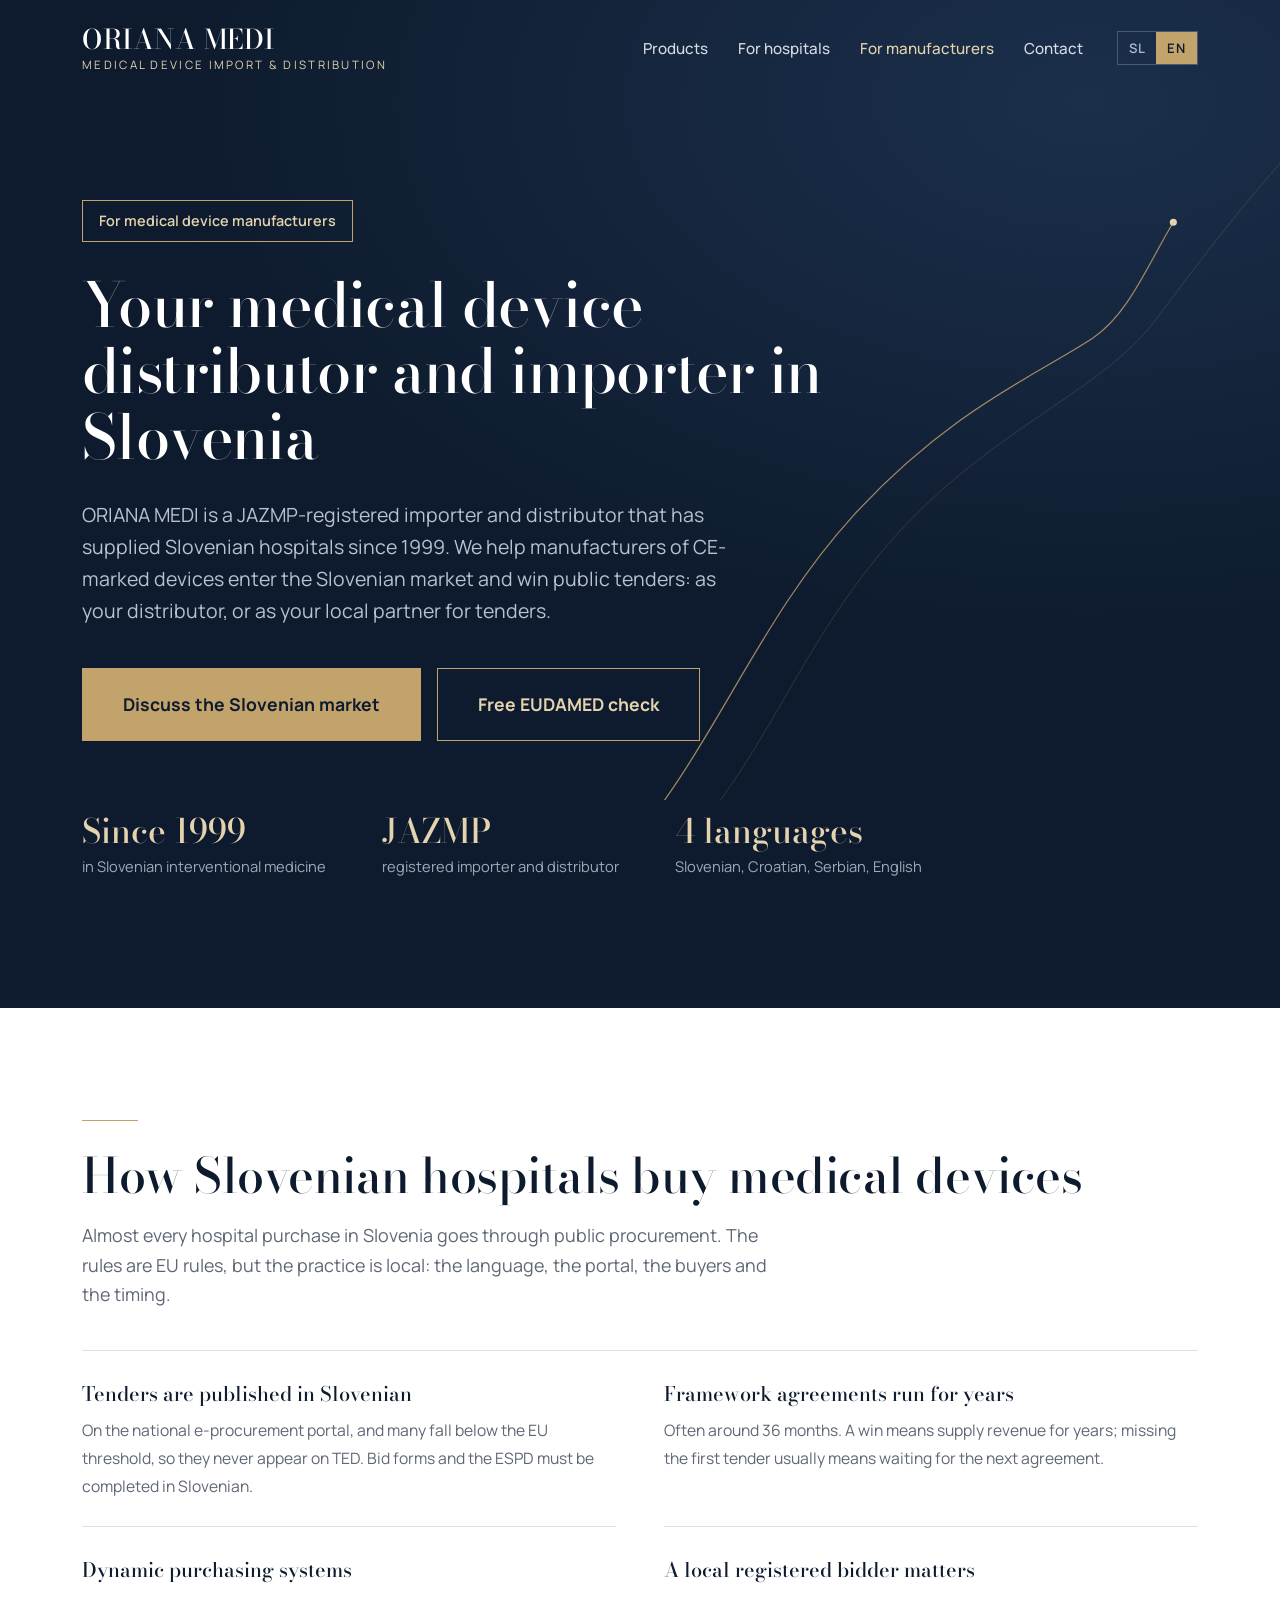
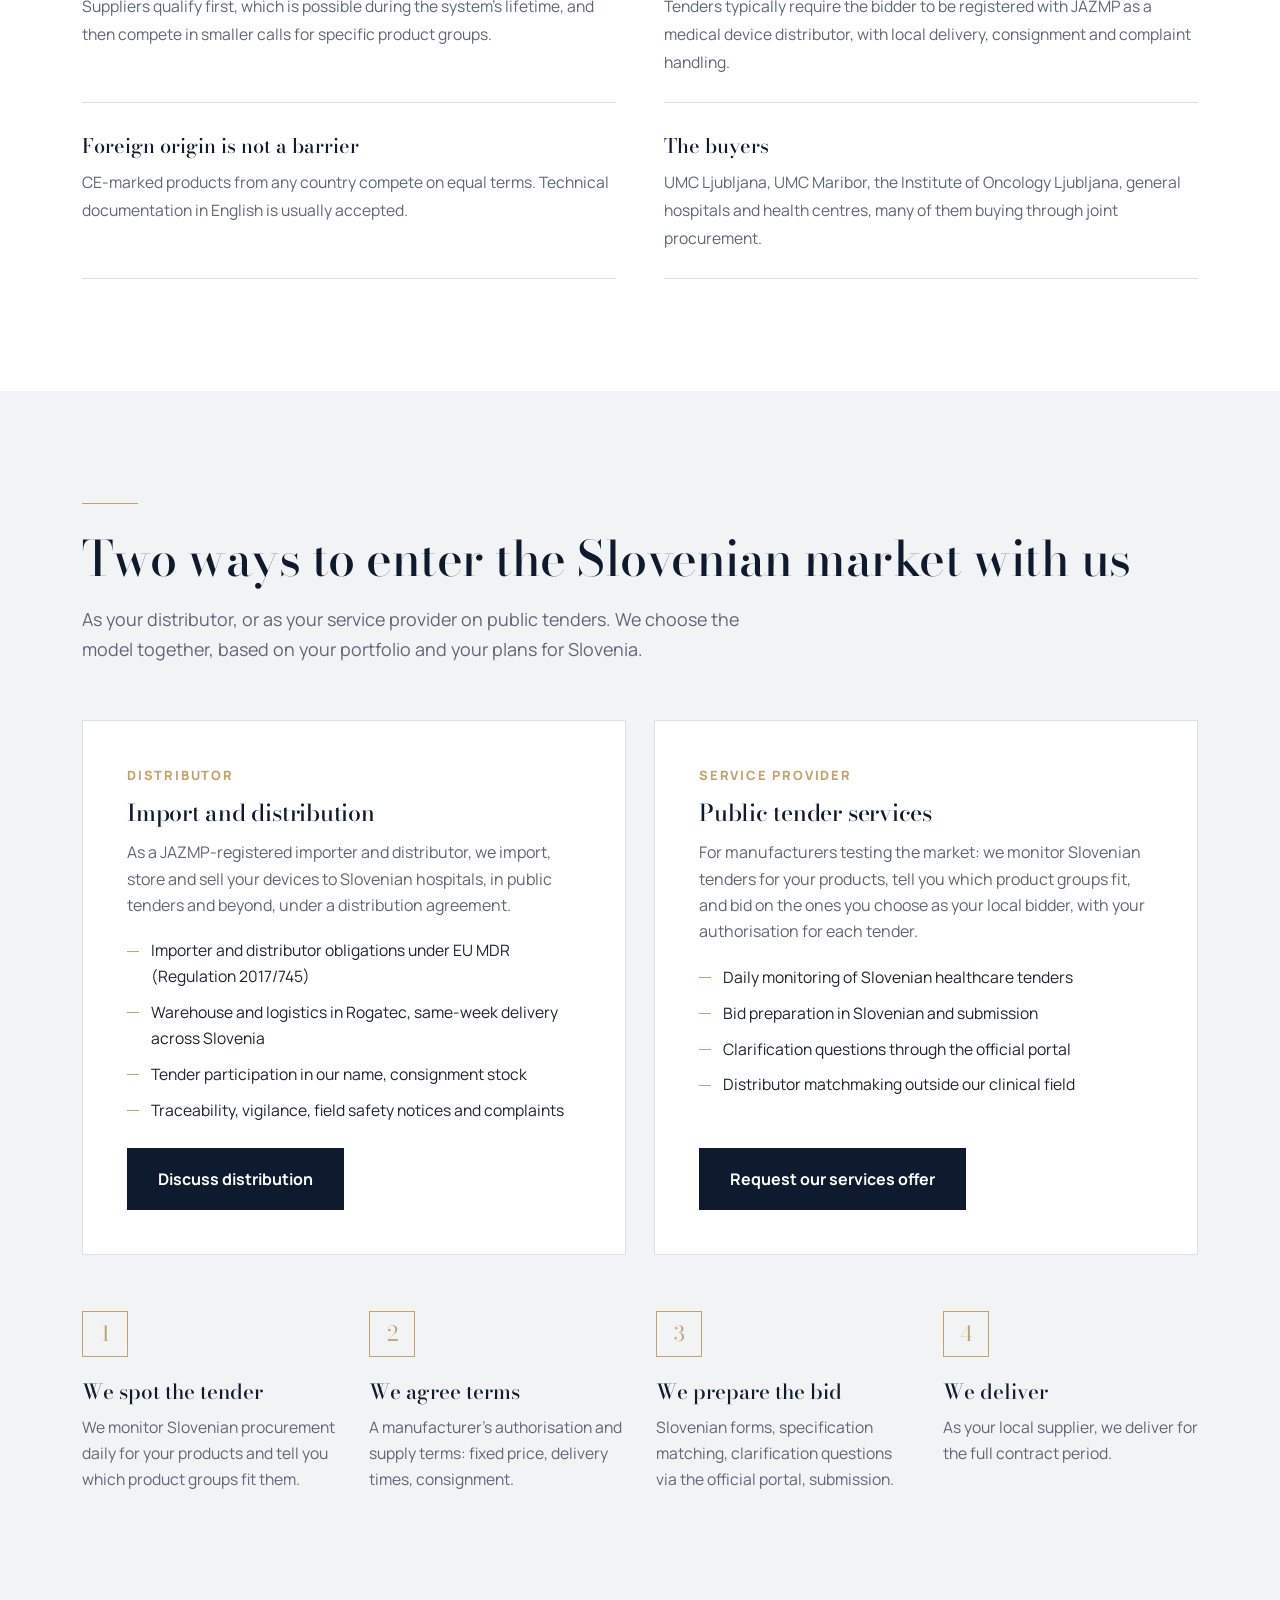
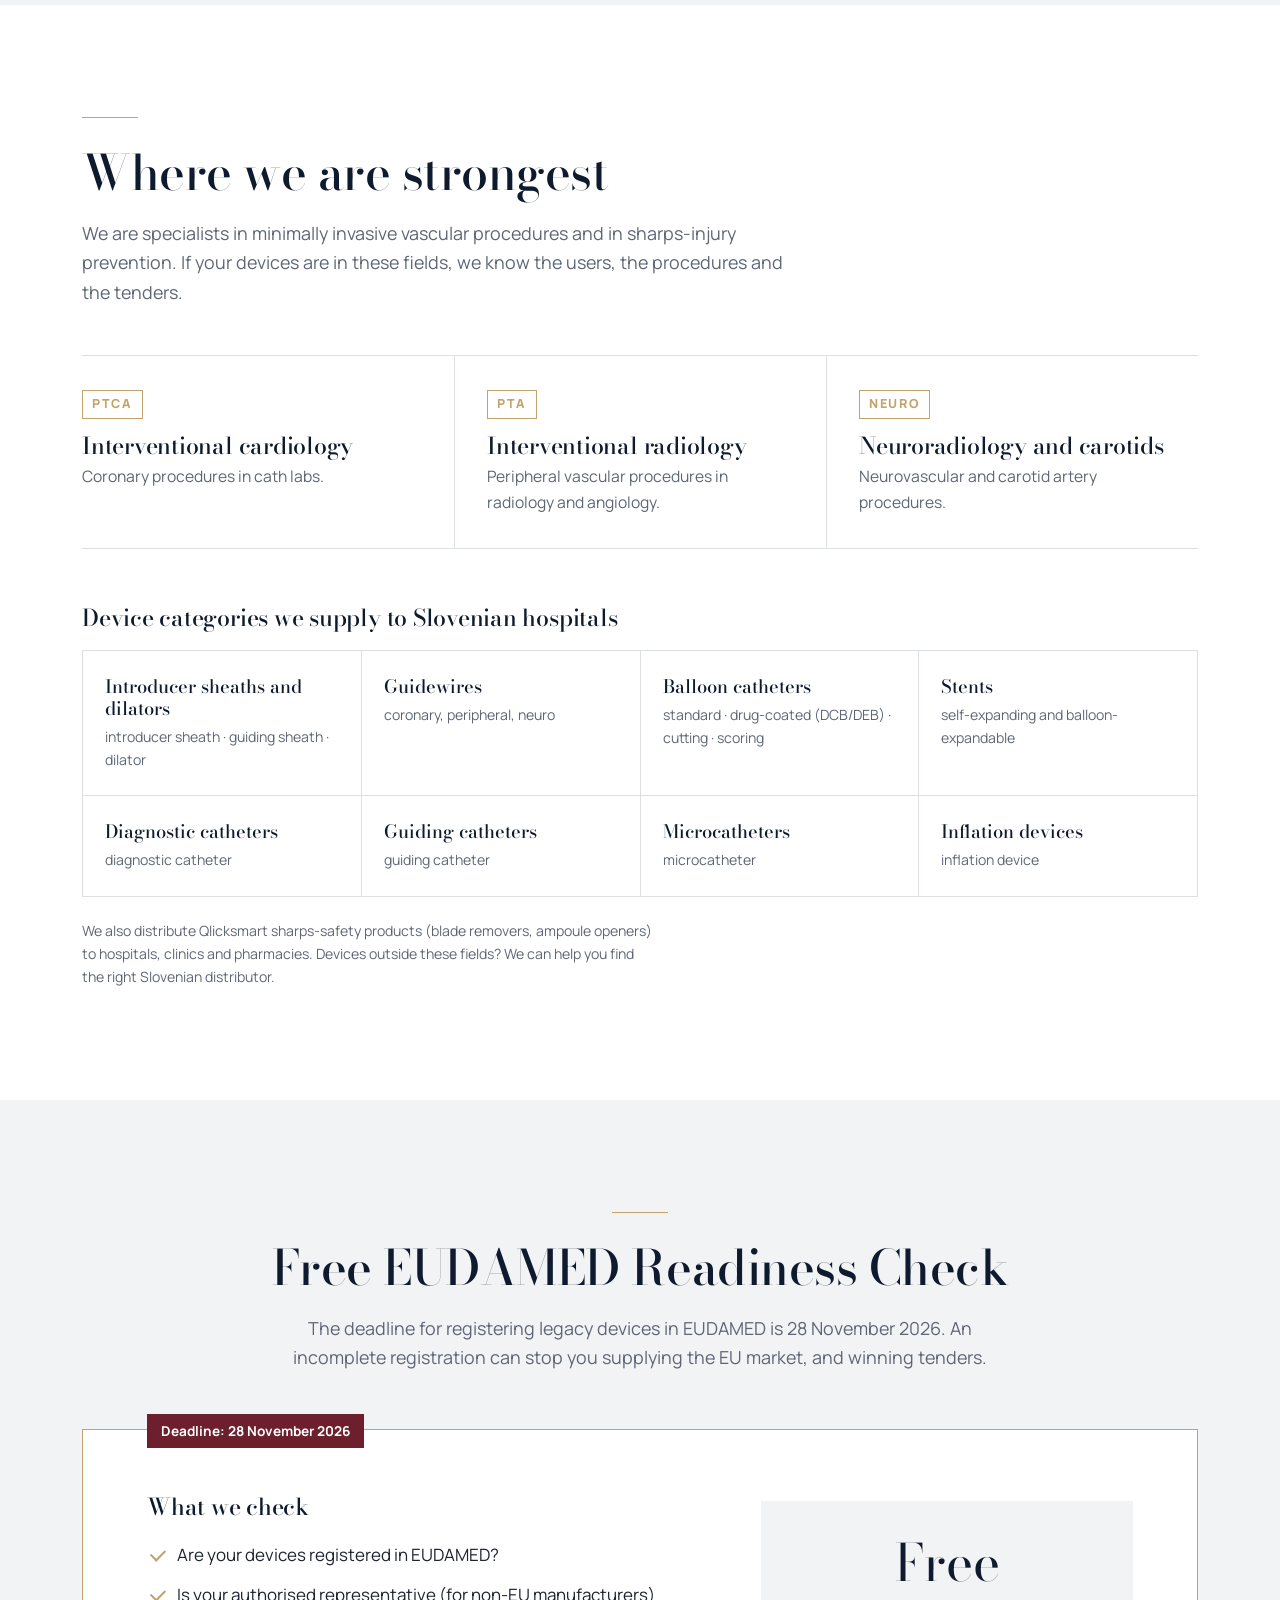
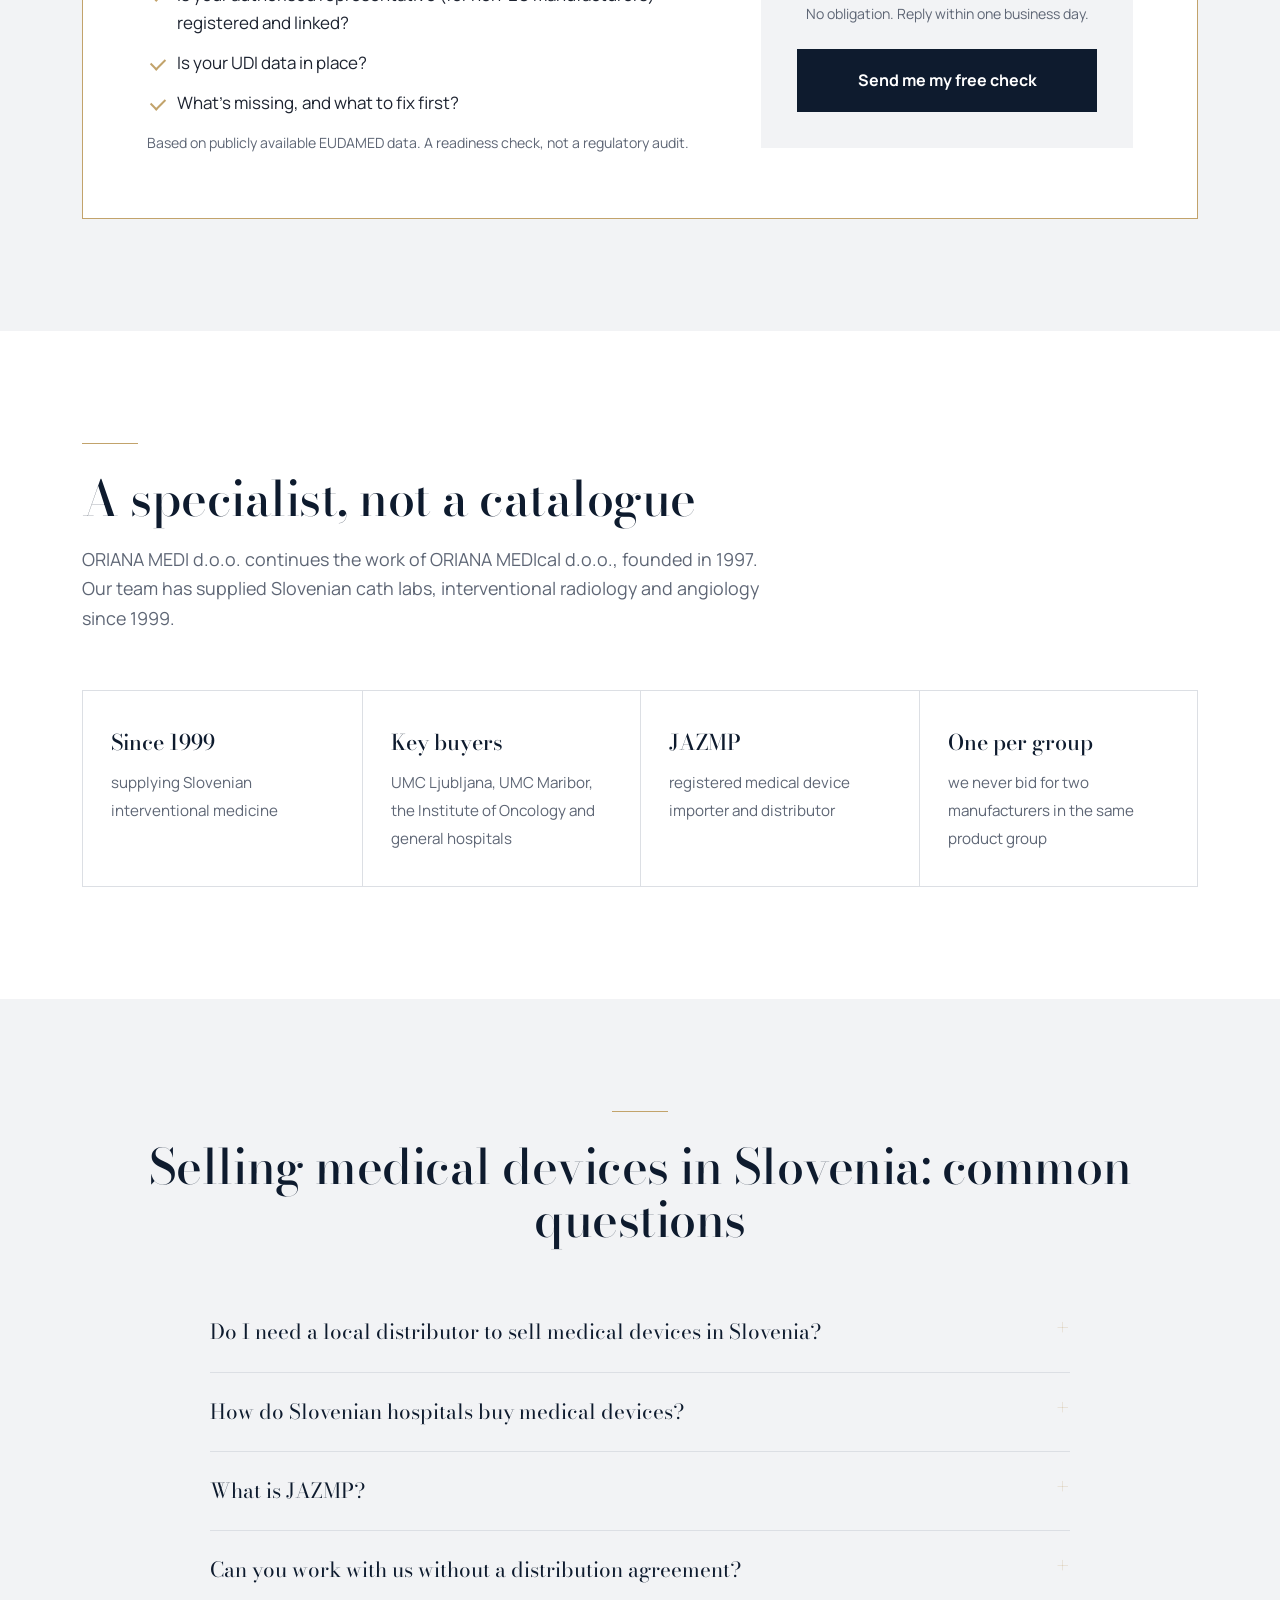
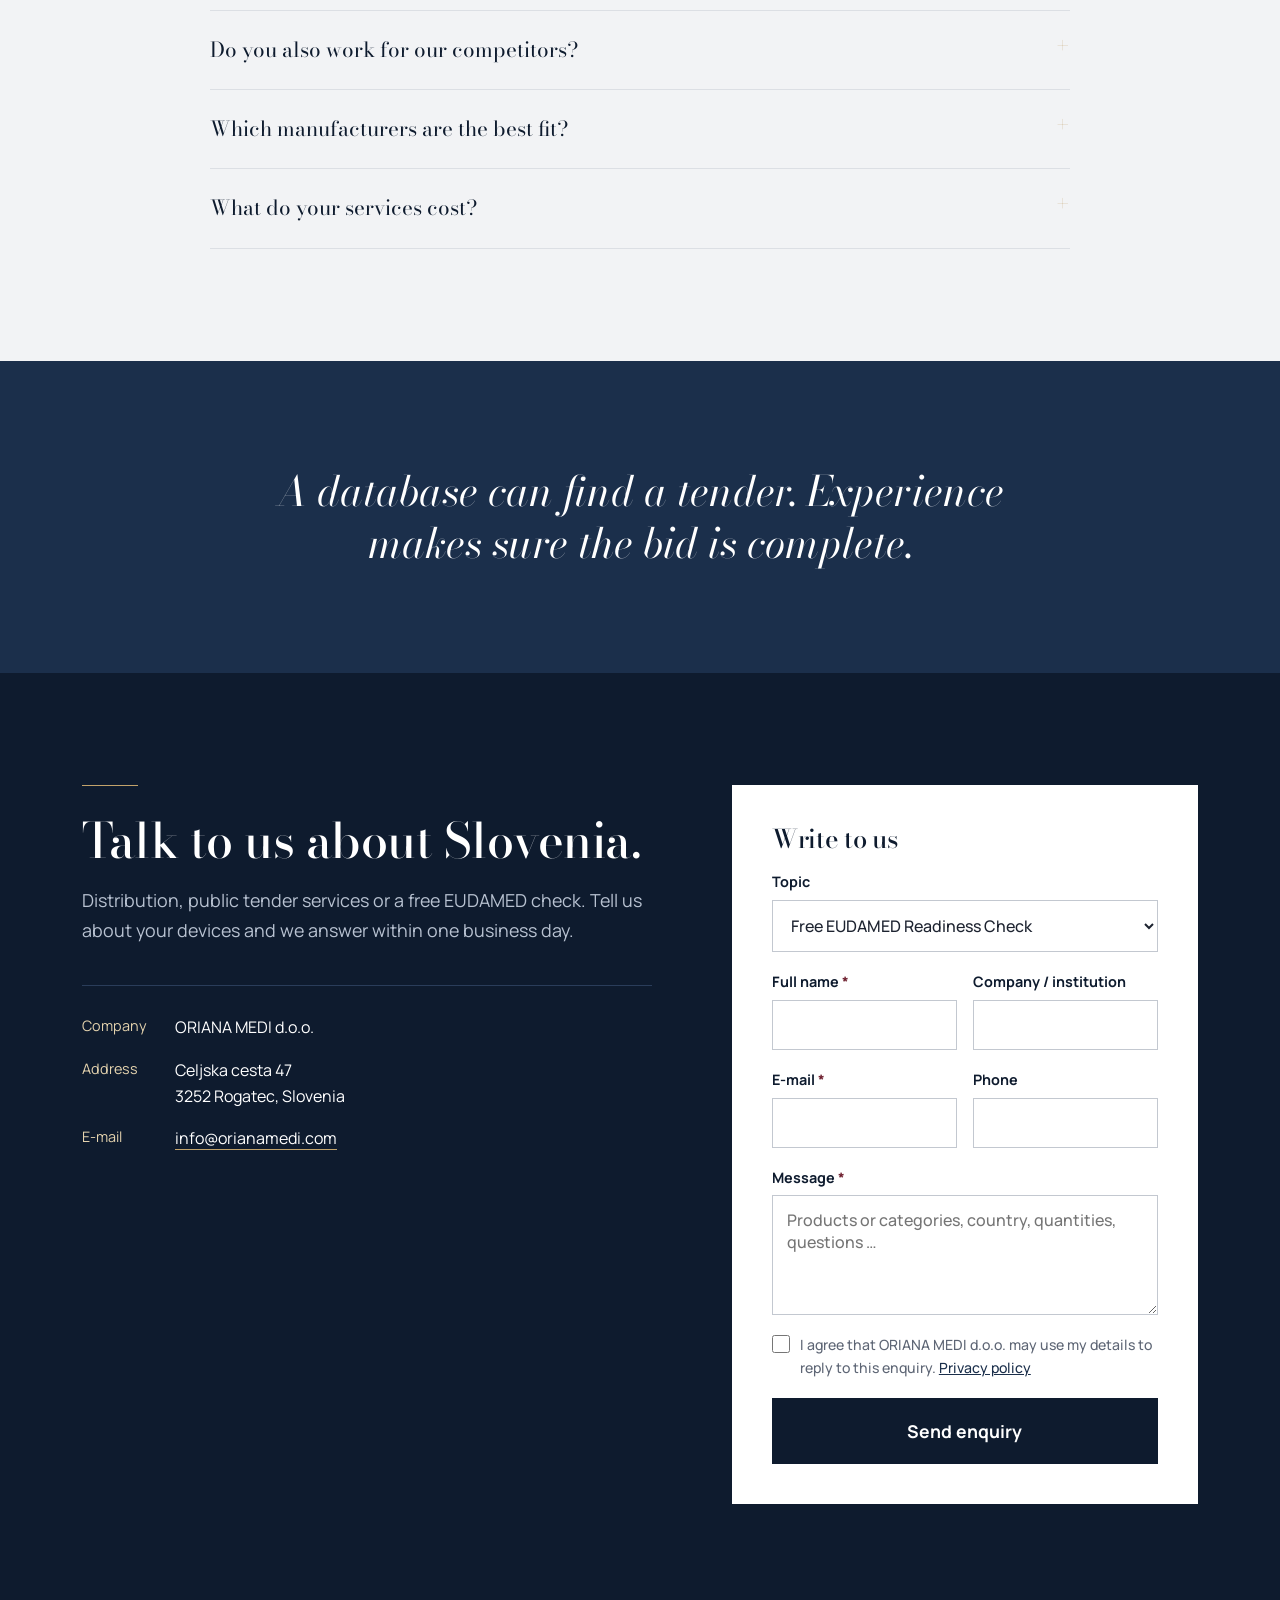
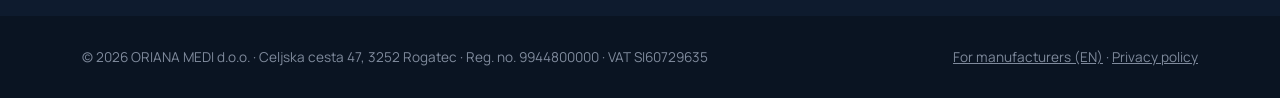
==== commit f4e41afe: "Add files via upload" ====
--- a/medical-device-distributor-slovenia.html
+++ b/medical-device-distributor-slovenia.html
@@ -8,21 +8,21 @@
 <link rel="icon" type="image/png" sizes="192x192" href="/icon-192.png">
 <link rel="apple-touch-icon" href="/apple-touch-icon.png">
 <meta name="theme-color" content="#0E1B2E">
-<title>Medical Device Distributor &amp; Importer in Slovenia | Oriana Medi</title>
-<meta name="description" content="JAZMP-registered medical device importer and distributor in Slovenia since 1999. Distribution, public tender bids for Slovenian hospitals and a free EUDAMED check for manufacturers.">
+<title>Medical Device Distributor &amp; Importer in Slovenia | ORIANA MEDI</title>
+<meta name="description" content="Medical device importer and distributor in Slovenia since 1999. Distribution, public tender bids for Slovenian hospitals and a free EUDAMED check for manufacturers.">
 <link rel="canonical" href="https://orianamedi.com/medical-device-distributor-slovenia.html">
 <link rel="alternate" hreflang="en" href="https://orianamedi.com/medical-device-distributor-slovenia.html">
 <link rel="alternate" hreflang="sl" href="https://orianamedi.com/">
 <link rel="alternate" hreflang="x-default" href="https://orianamedi.com/">
 <meta property="og:type" content="website">
-<meta property="og:site_name" content="Oriana Medi">
+<meta property="og:site_name" content="ORIANA MEDI">
 <meta property="og:url" content="https://orianamedi.com/medical-device-distributor-slovenia.html">
-<meta property="og:title" content="Medical device distributor and importer in Slovenia – Oriana Medi">
+<meta property="og:title" content="Medical device distributor and importer in Slovenia – ORIANA MEDI">
 <meta property="og:description" content="Your local partner for Slovenian hospitals and public tenders: JAZMP-registered importer and distributor since 1999.">
 <meta property="og:image" content="https://orianamedi.com/og-image.png">
 <meta property="og:image:width" content="1200">
 <meta property="og:image:height" content="630">
-<meta property="og:image:alt" content="Oriana Medi – medical device importer and distributor in Slovenia">
+<meta property="og:image:alt" content="ORIANA MEDI – medical device importer and distributor in Slovenia">
 <meta property="og:locale" content="en_GB">
 <meta property="og:locale:alternate" content="sl_SI">
 <meta name="twitter:card" content="summary_large_image">
@@ -31,8 +31,8 @@
  "@context": "https://schema.org",
  "@type": "Organization",
  "@id": "https://orianamedi.com/#org",
- "name": "Oriana Medi d.o.o.",
- "alternateName": "Oriana Medi",
+ "name": "ORIANA MEDI d.o.o.",
+ "alternateName": "ORIANA MEDI",
  "url": "https://orianamedi.com/",
  "logo": "https://orianamedi.com/logo.png",
  "image": "https://orianamedi.com/og-image.png",
@@ -113,7 +113,7 @@
       "breadcrumb": {
         "@type": "BreadcrumbList",
         "itemListElement": [
-          {"@type": "ListItem", "position": 1, "name": "Oriana Medi", "item": "https://orianamedi.com/"},
+          {"@type": "ListItem", "position": 1, "name": "ORIANA MEDI", "item": "https://orianamedi.com/"},
           {"@type": "ListItem", "position": 2, "name": "For manufacturers", "item": "https://orianamedi.com/medical-device-distributor-slovenia.html"}
         ]
       }
@@ -150,7 +150,7 @@
         {"@type": "Question", "name": "How do Slovenian hospitals buy medical devices?",
          "acceptedAnswer": {"@type": "Answer", "text": "Mostly through public tenders published in Slovenian on the national e-procurement portal. Many hospitals buy through framework agreements, often running around 36 months, and through dynamic purchasing systems, where suppliers qualify first and then compete in smaller calls during the system's lifetime. Many tenders fall below the EU threshold and never appear on TED."}},
         {"@type": "Question", "name": "What is JAZMP?",
-         "acceptedAnswer": {"@type": "Answer", "text": "JAZMP is the Agency for Medicinal Products and Medical Devices of the Republic of Slovenia, the national competent authority for medical devices. Oriana Medi d.o.o. is registered with JAZMP as both importer and distributor of medical devices."}},
+         "acceptedAnswer": {"@type": "Answer", "text": "JAZMP is the Agency for Medicinal Products and Medical Devices of the Republic of Slovenia, the national competent authority for medical devices. ORIANA MEDI d.o.o. is registered with JAZMP as both importer and distributor of medical devices."}},
         {"@type": "Question", "name": "Can you work with us without a distribution agreement?",
          "acceptedAnswer": {"@type": "Answer", "text": "Yes. Besides distribution, we offer public tender services: we monitor Slovenian tenders for your products and bid on the ones you choose as your local bidder, with a manufacturer's authorisation for each tender."}},
         {"@type": "Question", "name": "Do you also work for our competitors?",
@@ -167,7 +167,7 @@
 <a class="skip" href="#main"><span class="l-sl">Na vsebino</span><span class="l-en">Skip to content</span></a>
 <header class="nav">
   <div class="wrap">
-    <a class="brand" href="index.html"><strong>Oriana Medi</strong><small class="l-sl">UVOZ IN DISTRIBUCIJA MEDICINSKIH PRIPOMOČKOV</small><small class="l-en">MEDICAL DEVICE IMPORT &amp; DISTRIBUTION</small></a>
+    <a class="brand" href="index.html"><strong>ORIANA MEDI</strong><small class="l-sl">UVOZ IN DISTRIBUCIJA MEDICINSKIH PRIPOMOČKOV</small><small class="l-en">MEDICAL DEVICE IMPORT &amp; DISTRIBUTION</small></a>
     <div class="navright">
       <nav aria-label="Main">
         <ul class="l-sl">
@@ -201,7 +201,7 @@
   <div class="wrap">
     <div class="callout">For medical device manufacturers</div>
     <h1>Your medical device distributor and importer in Slovenia</h1>
-    <p class="intro">Oriana Medi is a JAZMP-registered importer and distributor that has supplied Slovenian hospitals since 1999. We help manufacturers of CE-marked devices enter the Slovenian market and win public tenders: as your distributor, or as your local partner for tenders.</p>
+    <p class="intro">ORIANA MEDI is a JAZMP-registered importer and distributor that has supplied Slovenian hospitals since 1999. We help manufacturers of CE-marked devices enter the Slovenian market and win public tenders: as your distributor, or as your local partner for tenders.</p>
     <div class="actions">
       <a class="btn btn-gold btn-big" href="#kontakt" data-topic="distribution">Discuss the Slovenian market</a>
       <a class="btn btn-line btn-big" href="#eudamed">Free EUDAMED check</a>
@@ -322,7 +322,7 @@
   <div class="wrap">
     <div class="rule"></div>
     <h2>A specialist, not a catalogue</h2>
-    <p class="intro">Oriana Medi d.o.o. continues the work of Oriana Medical d.o.o., founded in 1997. Our team has supplied Slovenian cath labs, interventional radiology and angiology since 1999.</p>
+    <p class="intro">ORIANA MEDI d.o.o. continues the work of ORIANA MEDIcal d.o.o., founded in 1997. Our team has supplied Slovenian cath labs, interventional radiology and angiology since 1999.</p>
     <div class="proof">
       <div><b>Since 1999</b><span>supplying Slovenian interventional medicine</span></div>
       <div><b>Key buyers</b><span>UMC Ljubljana, UMC Maribor, the Institute of Oncology and general hospitals</span></div>
@@ -342,7 +342,7 @@
     <div class="faq">
       <details><summary>Do I need a local distributor to sell medical devices in Slovenia?</summary><p>For EU-based manufacturers there is no legal requirement to appoint one. In practice, Slovenian hospital tenders typically require a bidder registered with JAZMP as a medical device distributor, bid forms in Slovenian submitted through the national e-procurement portal, and local delivery, consignment stock and complaint handling. A local importer and distributor covers all of this.</p></details>
       <details><summary>How do Slovenian hospitals buy medical devices?</summary><p>Mostly through public tenders published in Slovenian on the national e-procurement portal. Many hospitals buy through framework agreements, often running around 36 months, and through dynamic purchasing systems, where suppliers qualify first and then compete in smaller calls during the system&rsquo;s lifetime. Many tenders fall below the EU threshold and never appear on TED.</p></details>
-      <details><summary>What is JAZMP?</summary><p>JAZMP is the Agency for Medicinal Products and Medical Devices of the Republic of Slovenia, the national competent authority for medical devices. Oriana Medi d.o.o. is registered with JAZMP as both importer and distributor of medical devices.</p></details>
+      <details><summary>What is JAZMP?</summary><p>JAZMP is the Agency for Medicinal Products and Medical Devices of the Republic of Slovenia, the national competent authority for medical devices. ORIANA MEDI d.o.o. is registered with JAZMP as both importer and distributor of medical devices.</p></details>
       <details><summary>Can you work with us without a distribution agreement?</summary><p>Yes. Besides distribution, we offer public tender services: we monitor Slovenian tenders for your products and bid on the ones you choose as your local bidder, with a manufacturer&rsquo;s authorisation for each tender.</p></details>
       <details><summary>Do you also work for our competitors?</summary><p>We never bid for two manufacturers in the same product group of a tender. If a product group fits more than one client, it goes to whoever confirms the bid order first.</p></details>
       <details><summary>Which manufacturers are the best fit?</summary><p>Manufacturers of CE-marked devices for vascular interventions (interventional cardiology, interventional radiology, neuroradiology and carotid procedures) and of sharps-safety products. For other device categories we can help you find the right Slovenian distributor.</p></details>
@@ -365,7 +365,7 @@
       <h2>Talk to us about Slovenia.</h2>
       <p class="intro">Distribution, public tender services or a free EUDAMED check. Tell us about your devices and we answer within one business day.</p>
       <dl style="margin-top:40px">
-        <dt>Company</dt><dd>Oriana Medi d.o.o.</dd>
+        <dt>Company</dt><dd>ORIANA MEDI d.o.o.</dd>
         <dt>Address</dt><dd>Celjska cesta 47<br>3252 Rogatec, Slovenia</dd>
         <dt>E-mail</dt><dd><a href="mailto:info@orianamedi.com">info@orianamedi.com</a></dd>
       </dl>
@@ -396,7 +396,7 @@
       <textarea name="message" required data-sl="Izdelki ali kategorije, država, količine, vprašanja …" data-en="Products or categories, country, quantities, questions …"></textarea></label>
     <input class="hp" type="text" name="_honey" tabindex="-1" autocomplete="off" aria-hidden="true">
     <label class="check"><input type="checkbox" name="consent" required>
-      <span><span class="l-sl">Strinjam se, da Oriana Medi d.o.o. moje podatke uporabi za odgovor na to povpraševanje. <a href="privacy.html">Politika zasebnosti</a></span><span class="l-en">I agree that Oriana Medi d.o.o. may use my details to reply to this enquiry. <a href="privacy.html">Privacy policy</a></span></span></label>
+      <span><span class="l-sl">Strinjam se, da ORIANA MEDI d.o.o. moje podatke uporabi za odgovor na to povpraševanje. <a href="privacy.html">Politika zasebnosti</a></span><span class="l-en">I agree that ORIANA MEDI d.o.o. may use my details to reply to this enquiry. <a href="privacy.html">Privacy policy</a></span></span></label>
     <div class="err" role="alert" hidden>
       <span data-err="fields"><span class="l-sl">Prosimo, izpolnite ime, veljaven e-naslov in sporočilo.</span><span class="l-en">Please fill in your name, a valid email and a message.</span></span>
       <span data-err="consent"><span class="l-sl">Prosimo, potrdite soglasje za obdelavo podatkov.</span><span class="l-en">Please confirm your consent to data processing.</span></span>
@@ -417,7 +417,7 @@
 
 <footer>
   <div class="wrap">
-    <span>&copy; 2026 Oriana Medi d.o.o. · Celjska cesta 47, 3252 Rogatec · <span class="l-sl">Matična št.</span><span class="l-en">Reg. no.</span> 9944800000 · <span class="l-sl">ID za DDV</span><span class="l-en">VAT</span> SI60729635</span>
+    <span>&copy; 2026 ORIANA MEDI d.o.o. · Celjska cesta 47, 3252 Rogatec · <span class="l-sl">Matična št.</span><span class="l-en">Reg. no.</span> 9944800000 · <span class="l-sl">ID za DDV</span><span class="l-en">VAT</span> SI60729635</span>
     <span><a href="medical-device-distributor-slovenia.html" hreflang="en">For manufacturers (EN)</a> · <a href="privacy.html"><span class="l-sl">Politika zasebnosti</span><span class="l-en">Privacy policy</span></a></span>
   </div>
 </footer>
